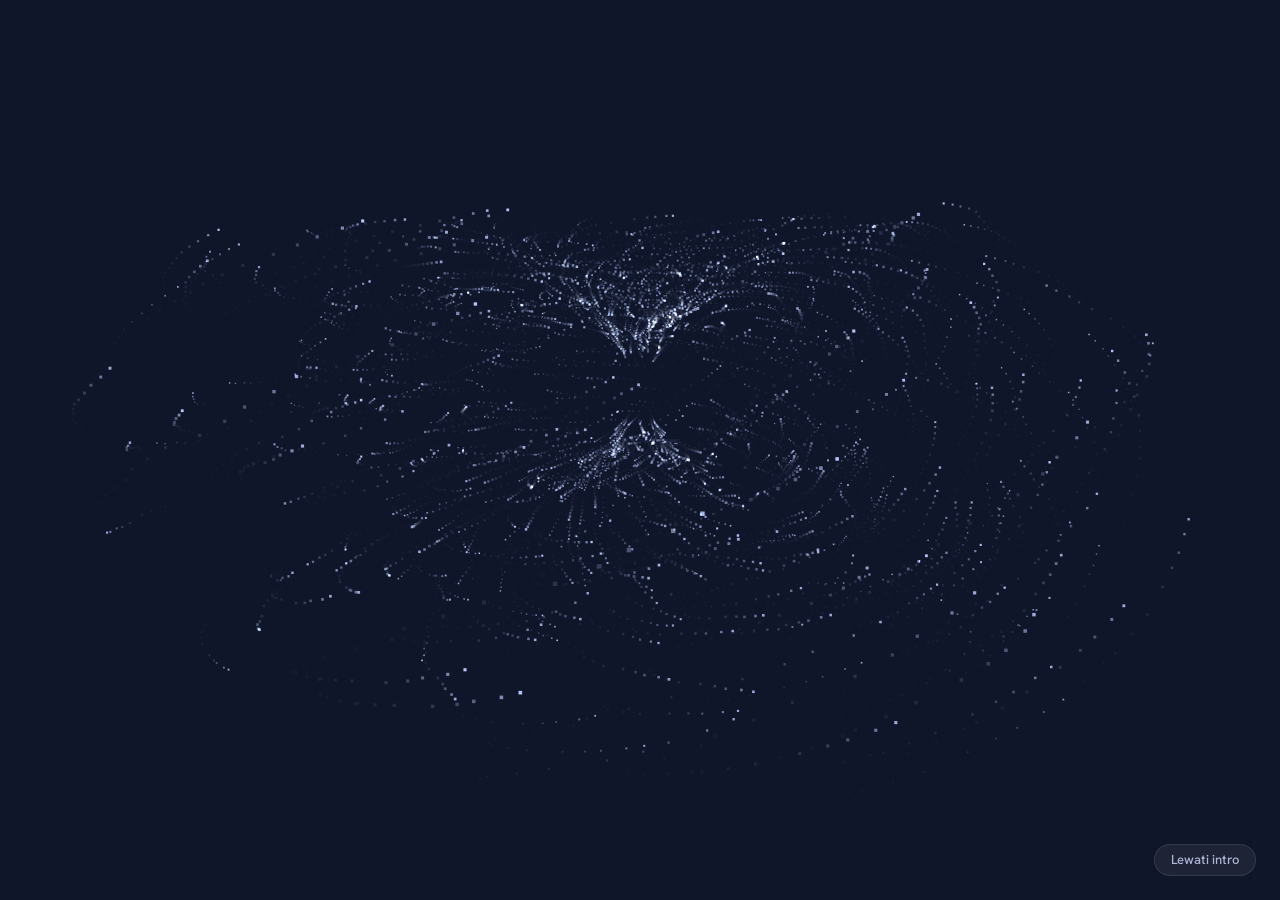
==== index.html @ 774f1d68 "Fluxora: stock sync and order recording for Beckycoo Static web app ready for Vercel: login with rol" ====
<!doctype html>
<html lang="id">
<head>
  <meta charset="utf-8">
  <meta name="viewport" content="width=device-width, initial-scale=1">
  <title>Fluxora — Stok & Pesanan Beckycoo</title>
  <meta name="description" content="Fluxora: sinkronisasi stok Shopee & Tokopedia, pencatatan pesanan, buku kas otomatis, dan forecast produksi untuk Beckycoo.">
  <link rel="icon" href="data:image/svg+xml,%3Csvg xmlns='http://www.w3.org/2000/svg' viewBox='0 0 64 64'%3E%3Crect width='64' height='64' rx='15' fill='%2318213a'/%3E%3Cg fill='none' stroke-linecap='round' stroke-width='4.4'%3E%3Cpath d='M16 52 V27 C16 17.5 22.5 11 32 11 H48' stroke='%23fff'/%3E%3Cpath d='M22 52 V28 C22 21.5 26 17 32.5 17 H48' stroke='%23fff'/%3E%3Cpath d='M28 52 V37 C28 32 31 29 36 29 H42' stroke='%23f2c14e'/%3E%3C/g%3E%3C/svg%3E">
  <link rel="stylesheet" href="css/tokens.css">
  <link rel="stylesheet" href="css/app.css">
</head>
<body class="is-auth">

  <!-- ============================================================ LOGIN -->
  <div class="auth" id="auth">
    <section class="auth-art" aria-hidden="false">
      <div class="brand">
        <span class="brand-mark" data-logo></span>
        <div><div class="brand-word">fluxora</div><div class="brand-for">untuk Beckycoo</div></div>
      </div>

      <!-- One orchestrated moment: a sale on Shopee ticks the master tag and the Tokopedia tag together. -->
      <div class="tag-scene" id="tag-scene" role="img" aria-label="Ilustrasi: satu label stok terhubung ke Shopee dan Tokopedia; saat terjual di Shopee, ketiganya berubah dari 14 menjadi 13.">
        <svg viewBox="0 0 520 300" aria-hidden="true">
          <defs>
            <pattern id="hatch" width="4" height="4" patternUnits="userSpaceOnUse" patternTransform="rotate(45)"><rect width="2" height="4" fill="rgb(255 255 255 / .18)"/></pattern>
          </defs>
          <!-- threads -->
          <path class="thread" d="M200 128 C 260 128, 270 62, 340 62" fill="none" style="stroke:var(--color-accent)" stroke-width="1.6"/>
          <path class="thread" d="M200 172 C 260 172, 270 238, 340 238" fill="none" style="stroke:var(--color-accent)" stroke-width="1.6"/>
          <!-- master hang tag -->
          <g transform="translate(20 40)">
            <path d="M28 0 H180 V220 H0 V28 Z" style="fill:var(--color-surface-raised)"/>
            <circle cx="30" cy="30" r="7" style="fill:var(--color-surface-inverse)"/><circle cx="30" cy="30" r="3" style="fill:var(--color-accent)"/>
            <text x="20" y="72" font-size="12" font-weight="600" style="fill:var(--color-text-secondary)">Kaos Oversize Sunday</text>
            <text x="20" y="90" font-size="12" style="fill:var(--color-text-tertiary)">Hitam, ukuran M</text>
            <text x="20" y="128" font-size="12" style="fill:var(--color-text-tertiary)">Stok gudang</text>
            <g class="n" font-size="56" font-weight="800" style="fill:var(--color-text-primary)">
              <text x="18" y="186" id="ms-a">14</text>
              <text x="18" y="186" id="ms-b" opacity="0">13</text>
            </g>
            <rect x="20" y="200" width="140" height="1" style="fill:var(--color-border-subtle)"/>
          </g>
          <!-- channel tags -->
          <g transform="translate(340 22)">
            <rect width="160" height="80" rx="10" style="fill:var(--color-surface-inverse-raised)"/>
            <circle cx="20" cy="22" r="5" style="fill:var(--color-channel-shopee)"/>
            <text x="32" y="26" font-size="12" font-weight="600" style="fill:var(--color-surface-raised)">Shopee</text>
            <g class="n" font-size="30" font-weight="700" style="fill:var(--color-surface-raised)"><text x="18" y="64" id="sp-a">14</text><text x="18" y="64" id="sp-b" opacity="0">13</text></g>
            <text x="148" y="64" font-size="11" style="fill:var(--color-text-on-inverse-muted)" text-anchor="end" id="sp-note">listing</text>
          </g>
          <g transform="translate(340 198)">
            <rect width="160" height="80" rx="10" style="fill:var(--color-surface-inverse-raised)"/>
            <rect x="15" y="17" width="9" height="9" style="fill:var(--color-channel-tokopedia)" transform="rotate(45 19.5 21.5)"/>
            <text x="32" y="26" font-size="12" font-weight="600" style="fill:var(--color-surface-raised)">Tokopedia</text>
            <g class="n" font-size="30" font-weight="700" style="fill:var(--color-surface-raised)"><text x="18" y="64" id="tk-a">14</text><text x="18" y="64" id="tk-b" opacity="0">13</text></g>
            <text x="148" y="64" font-size="11" style="fill:var(--color-text-on-inverse-muted)" text-anchor="end">listing</text>
          </g>
        </svg>
      </div>

      <h2>Satu angka stok untuk Shopee dan Tokopedia.</h2>
      <p>Pesanan, stok per ukuran, buku kas, dan rencana produksi ke maklon tercatat sekali dan langsung saling terhubung.</p>
    </section>

    <section class="auth-form-wrap">
      <form class="auth-form" id="login-form" novalidate>
        <div>
          <h1>Masuk ke Fluxora</h1>
          <p class="lead">Gunakan akun tim Beckycoo Anda.</p>
        </div>
        <div class="auth-error" id="login-error" role="alert" hidden></div>
        <label class="field field-lg" id="f-email">
          <span>Email</span>
          <input id="login-email" type="email" autocomplete="username" placeholder="nama@beckycoo.id" required>
        </label>
        <label class="field field-lg" id="f-pass">
          <span>Kata sandi</span>
          <span class="pw-wrap">
            <input id="login-pass" type="password" autocomplete="current-password" required>
            <button type="button" class="pw-toggle" id="pw-toggle" aria-label="Tampilkan kata sandi" aria-pressed="false">Lihat</button>
          </span>
        </label>
        <div class="auth-row">
          <label class="check"><input type="checkbox" id="login-remember" checked> Tetap masuk di perangkat ini</label>
        </div>
        <button class="btn primary lg block" type="submit" id="login-go">Masuk</button>

        <div class="demo">
          <div class="demo-h">Akun demo, kata sandi <b>beckycoo</b>. Pilih untuk mengisi otomatis.</div>
          <div class="demo-list" id="demo-list"></div>
        </div>
        <a class="auth-about" href="about.html">Tentang Fluxora dan tim pembuatnya</a>
      </form>
    </section>
  </div>

  <!-- ============================================================== APP -->
  <div class="app">
    <aside class="rail">
      <div class="brand">
        <span class="brand-mark" data-logo></span>
        <div><div class="brand-word">fluxora</div><div class="brand-for">Beckycoo</div></div>
      </div>
      <nav class="nav" aria-label="Menu utama"></nav>
      <div class="rail-foot"></div>
    </aside>

    <div class="main">
      <header class="top">
        <div class="top-title"></div>
        <div class="spacer"></div>
        <div class="sim" role="group" aria-label="Simulasi pesanan marketplace">
          <span class="lbl">Simulasi</span>
          <button data-sim="shopee" title="Kirim satu pesanan dari Shopee"><span class="sw shopee"></span>Pesanan Shopee</button>
          <button data-sim="tokopedia" title="Kirim satu pesanan dari Tokopedia"><span class="sw tokopedia"></span>Pesanan Tokopedia</button>
          <button data-sim="race" title="Dua pembeli di dua marketplace membeli unit terakhir bersamaan">Rebutan stok</button>
          <button data-sim="live" title="Pesanan masuk otomatis setiap 5 detik">Live</button>
        </div>
        <button class="bell" aria-label="Perlu perhatian">
          <svg width="18" height="18" viewBox="0 0 24 24" fill="none" stroke="currentColor" stroke-width="1.8" stroke-linecap="round" stroke-linejoin="round" aria-hidden="true"><path d="M6 8a6 6 0 0 1 12 0c0 7 3 8 3 8H3s3-1 3-8"/><path d="M10 20a2 2 0 0 0 4 0"/></svg>
          <span class="badge" hidden>0</span>
        </button>
      </header>
      <main class="view" id="view"></main>
    </div>
  </div>

  <script src="js/util.js"></script>
  <script src="js/seed.js"></script>
  <script src="js/store.js"></script>
  <script src="js/forecast.js"></script>
  <script src="js/ui.js"></script>
  <script src="js/views/ringkasan.js"></script>
  <script src="js/views/stok.js"></script>
  <script src="js/views/pesanan.js"></script>
  <script src="js/views/masuk.js"></script>
  <script src="js/views/keuangan.js"></script>
  <script src="js/views/forecast.js"></script>
  <script src="js/views/lainnya.js"></script>
  <script src="js/views/panduan.js"></script>
  <script src="js/intro.js"></script>
  <script src="js/auth.js"></script>
  <script src="js/tour.js"></script>
  <script src="js/arrivals.js"></script>
  <script src="js/app.js"></script>
</body>
</html>
---- css/tokens.css ----
/* ==========================================================================
   Fluxora design tokens
   Three tiers (W3C Design Tokens naming, CSS custom properties):
     1. Reference  --ref-*   raw palette and scales. Never used in components.
     2. Semantic   --color-*, --space-*, --radius-*, --motion-* ...
                   purpose-mapped; this is what components read.
     3. Component  --button-*, --input-*, --cell-* ...
                   only where a component needs its own knob.
   Source of truth for tooling: tokens.json (same names, same values).
   ========================================================================== */

@font-face { font-family: 'Hanken Grotesk'; font-weight: 400; font-display: swap; src: url('../fonts/hanken-grotesk-latin-400-normal.woff2') format('woff2'); }
@font-face { font-family: 'Hanken Grotesk'; font-weight: 500; font-display: swap; src: url('../fonts/hanken-grotesk-latin-500-normal.woff2') format('woff2'); }
@font-face { font-family: 'Hanken Grotesk'; font-weight: 600; font-display: swap; src: url('../fonts/hanken-grotesk-latin-600-normal.woff2') format('woff2'); }
@font-face { font-family: 'Hanken Grotesk'; font-weight: 700; font-display: swap; src: url('../fonts/hanken-grotesk-latin-700-normal.woff2') format('woff2'); }
@font-face { font-family: 'Hanken Grotesk'; font-weight: 800; font-display: swap; src: url('../fonts/hanken-grotesk-latin-800-normal.woff2') format('woff2'); }

:root {
  /* ---------------------------------------------------------------- 1. REFERENCE */
  /* Denim — the brand neutral-dark. Beckycoo is a clothing label; indigo denim is the cloth. */
  --ref-denim-950: #10172a;
  --ref-denim-900: #18213a;
  --ref-denim-800: #24305a;
  --ref-denim-700: #2f3e72;
  --ref-denim-600: #3a4e8c;
  --ref-denim-500: #3d5bd9; /* focus blue: brighter than the cloth so focus is never mistaken for selection */
  --ref-denim-300: #aeb8d6;
  --ref-denim-200: #cfd6ea;
  --ref-denim-100: #e4e9f5;
  --ref-denim-50:  #f1f4fb;

  /* Slate — cool neutrals with a hint of the denim hue */
  --ref-slate-0:   #ffffff;
  --ref-slate-25:  #fafbfc;
  --ref-slate-50:  #f3f5f8;
  --ref-slate-100: #eaedf2;
  --ref-slate-200: #dfe3ea;
  --ref-slate-300: #c7cdd8;
  --ref-slate-400: #868ea0;
  --ref-slate-500: #687083;
  --ref-slate-600: #4e5668;
  --ref-slate-800: #262b38;
  --ref-slate-900: #171b26;

  /* Thread — hang-tag yellow. Used in exactly three places: brand mark, active nav marker, login tag. */
  --ref-thread-400: #f2c14e;
  --ref-thread-600: #c99419;

  --ref-red-50:  #fcedeb;  --ref-red-100: #f7d4cf;  --ref-red-600: #b4312a;  --ref-red-700: #962620;
  --ref-amber-50: #fcf3dc; --ref-amber-100: #f6e1a6; --ref-amber-700: #855400;
  --ref-green-50: #e6f4ec; --ref-green-100: #c7e6d4; --ref-green-700: #1b6a45;

  /* Marketplace identity (validated pair: CVD ΔE 7.9 → requires secondary encoding, see spec) */
  --ref-shopee-500: #d9532a;   --ref-shopee-700: #c2471f;
  --ref-tokopedia-500: #178f4f; --ref-tokopedia-700: #127a43;

  /* Scales */
  --ref-size-1: 4px;  --ref-size-2: 8px;  --ref-size-3: 12px; --ref-size-4: 16px;
  --ref-size-5: 20px; --ref-size-6: 24px; --ref-size-8: 32px; --ref-size-10: 40px;
  --ref-size-12: 48px; --ref-size-16: 64px;

  /* ---------------------------------------------------------------- 2. SEMANTIC */
  /* Surface */
  --color-surface-canvas:   var(--ref-slate-50);   /* app background */
  --color-surface-raised:   var(--ref-slate-0);    /* panels, cards, inputs */
  --color-surface-sunken:   var(--ref-slate-100);  /* table head, disabled inputs, wells */
  --color-surface-hover:    var(--ref-slate-25);
  --color-surface-selected: var(--ref-denim-50);
  --color-surface-inverse:  var(--ref-denim-900);  /* sidebar, toasts, tooltips */
  --color-surface-inverse-raised: var(--ref-denim-800);
  --color-surface-scrim:    rgb(16 23 42 / 0.38);

  /* Text */
  --color-text-primary:    var(--ref-slate-900);
  --color-text-secondary:  var(--ref-slate-600);
  --color-text-tertiary:   var(--ref-slate-500);   /* ≥ 4.5:1 on canvas and raised */
  --color-text-disabled:   var(--ref-slate-400);
  --color-text-link:       var(--ref-denim-600);
  --color-text-on-action:  var(--ref-slate-0);
  --color-text-on-inverse: var(--ref-slate-0);
  --color-text-on-inverse-muted: var(--ref-denim-300);

  /* Border */
  --color-border-subtle:  var(--ref-slate-200);   /* dividers inside panels */
  --color-border-default: var(--ref-slate-300);   /* panel edges, secondary buttons */
  --color-border-strong:  var(--ref-slate-400);   /* input edges (≥ 3:1) */
  --color-border-focus:   var(--ref-denim-500);
  --color-border-inverse: rgb(255 255 255 / 0.1);

  /* Action / accent */
  --color-action-primary:         var(--ref-denim-800);
  --color-action-primary-hover:   var(--ref-denim-700);
  --color-action-primary-active:  var(--ref-denim-950);
  --color-action-secondary:       var(--ref-slate-0);
  --color-action-secondary-hover: var(--ref-slate-50);
  --color-action-secondary-active:var(--ref-slate-100);
  --color-action-danger:          var(--ref-red-600);
  --color-action-danger-hover:    var(--ref-red-700);
  --color-accent:                 var(--ref-thread-400);

  /* Status — reserved for state; always paired with icon or text, never colour alone */
  --color-status-critical:    var(--ref-red-600);
  --color-status-critical-bg: var(--ref-red-50);
  --color-status-critical-border: var(--ref-red-100);
  --color-status-warning:     var(--ref-amber-700);
  --color-status-warning-bg:  var(--ref-amber-50);
  --color-status-warning-border: var(--ref-amber-100);
  --color-status-success:     var(--ref-green-700);
  --color-status-success-bg:  var(--ref-green-50);
  --color-status-success-border: var(--ref-green-100);
  --color-status-info:        var(--ref-denim-600);
  --color-status-info-bg:     var(--ref-denim-50);
  --color-status-neutral:     var(--ref-slate-600);
  --color-status-neutral-bg:  var(--ref-slate-100);

  /* Channel (data identity, not status) */
  --color-channel-shopee:         var(--ref-shopee-500);
  --color-channel-shopee-text:    var(--ref-shopee-700);
  --color-channel-tokopedia:      var(--ref-tokopedia-500);
  --color-channel-tokopedia-text: var(--ref-tokopedia-700);

  /* Typography */
  --font-family-base: 'Hanken Grotesk', ui-sans-serif, system-ui, -apple-system, 'Segoe UI', sans-serif;
  --font-weight-regular: 400;
  --font-weight-medium: 500;
  --font-weight-semibold: 600;
  --font-weight-bold: 700;
  --font-weight-display: 800;
  /* size / line-height pairs (1.25 ratio above body, compact below) */
  --font-size-caption: 12px;  --line-height-caption: 16px;
  --font-size-small: 13px;    --line-height-small: 18px;
  --font-size-body: 14px;     --line-height-body: 20px;
  --font-size-title-sm: 16px; --line-height-title-sm: 22px;
  --font-size-title: 20px;    --line-height-title: 26px;
  --font-size-heading: 24px;  --line-height-heading: 30px;
  --font-size-metric: 28px;   --line-height-metric: 32px;
  --font-size-display: 44px;  --line-height-display: 46px;
  --letter-spacing-tight: -0.02em;
  --letter-spacing-normal: 0;

  /* Space (4px base) */
  --space-0: 0;
  --space-1: var(--ref-size-1);   /* 4  hairline gaps, icon-label */
  --space-2: var(--ref-size-2);   /* 8  inside compact controls */
  --space-3: var(--ref-size-3);   /* 12 table cell x, list gaps */
  --space-4: var(--ref-size-4);   /* 16 panel padding (compact), form gaps */
  --space-5: var(--ref-size-5);   /* 20 panel padding */
  --space-6: var(--ref-size-6);   /* 24 between panels */
  --space-8: var(--ref-size-8);   /* 32 page gutters (desktop) */
  --space-10: var(--ref-size-10);
  --space-12: var(--ref-size-12); /* 48 section breaks, login */
  --space-16: var(--ref-size-16);

  /* Radius — hierarchy by size: the bigger the object, the rounder */
  --radius-xs: 4px;    /* tags, badges, matrix cells */
  --radius-sm: 6px;    /* checkboxes, segmented items */
  --radius-md: 8px;    /* buttons, inputs */
  --radius-lg: 12px;   /* panels */
  --radius-xl: 16px;   /* drawer, login card */
  --radius-pill: 999px;

  /* Elevation — tinted with denim, never pure black */
  --elevation-0: none;
  --elevation-1: 0 1px 2px rgb(16 23 42 / 0.05);
  --elevation-2: 0 10px 28px -8px rgb(16 23 42 / 0.22), 0 2px 6px rgb(16 23 42 / 0.06);
  --elevation-3: -24px 0 56px -16px rgb(16 23 42 / 0.28);
  --focus-ring: 0 0 0 2px var(--color-surface-raised), 0 0 0 4px var(--color-border-focus);

  /* Motion — color/opacity/transform only; layout never animates */
  --motion-duration-instant: 80ms;   /* press feedback */
  --motion-duration-fast: 120ms;     /* hover, color changes */
  --motion-duration-base: 180ms;     /* toast, fade */
  --motion-duration-slow: 260ms;     /* drawer, page-level */
  --motion-duration-emphasis: 1200ms;/* stock-change highlight */
  --motion-ease-standard: cubic-bezier(0.2, 0, 0, 1);
  --motion-ease-enter: cubic-bezier(0, 0, 0.2, 1);
  --motion-ease-exit: cubic-bezier(0.4, 0, 1, 1);

  /* Layout */
  --layout-sidebar-width: 248px;
  --layout-topbar-height: 72px;
  --layout-content-max: 1360px;
  --layout-drawer-width: 560px;
  /* Breakpoints (documented; CSS media queries cannot read custom properties)
     --bp-sm: 640px   phone → large phone
     --bp-md: 860px   sidebar collapses into a top bar
     --bp-lg: 1180px  two-column grids stack
     --bp-xl: 1440px  content reaches max width */
  --z-sticky: 20;
  --z-drawer: 50;
  --z-toast: 60;

  /* ---------------------------------------------------------------- 3. COMPONENT */
  --button-height-sm: 32px;
  --button-height-md: 36px;
  --button-height-lg: 44px;
  --button-radius: var(--radius-md);
  --input-height: 36px;
  --input-height-lg: 44px;
  --input-radius: var(--radius-md);
  --input-border: var(--color-border-strong);
  --panel-radius: var(--radius-lg);
  --panel-padding: var(--space-5);
  --table-cell-pad-y: var(--space-3);
  --table-cell-pad-x: var(--space-3);
  --cell-size-width: 76px;            /* size-matrix cell */
  --cell-stitch: 1px dashed currentColor;
  --nav-item-height: 40px;
  --toast-width: 440px;
}

@media (prefers-reduced-motion: reduce) {
  :root {
    --motion-duration-instant: 0ms;
    --motion-duration-fast: 0ms;
    --motion-duration-base: 0ms;
    --motion-duration-slow: 0ms;
    --motion-duration-emphasis: 0ms;
  }
}
---- css/app.css ----
/* ==========================================================================
   Fluxora — components and layout.
   Reads semantic/component tokens from tokens.css only. No raw colours here.
   Every interactive pseudo-state also has an .is-* class (is-hover, is-active,
   is-focus, is-error, is-loading) so the style guide can show states statically.
   ========================================================================== */

* { box-sizing: border-box; }
html, body { margin: 0; min-height: 100%; }
body {
  background: var(--color-surface-canvas);
  color: var(--color-text-primary);
  font-family: var(--font-family-base);
  font-size: var(--font-size-body);
  line-height: var(--line-height-body);
  font-variant-numeric: tabular-nums;
  -webkit-font-smoothing: antialiased;
}
button, input, select, textarea { font: inherit; color: inherit; }
a { color: var(--color-text-link); }
h1, h2, h3 { margin: 0; }
[hidden] { display: none !important; }
.muted { color: var(--color-text-tertiary); }
.ink2 { color: var(--color-text-secondary); }
.num { font-variant-numeric: tabular-nums; }
.mono { font-variant-numeric: tabular-nums; letter-spacing: 0.01em; }
.right, .r { text-align: right; }
.nowrap { white-space: nowrap; }
.sr-only { position: absolute; width: 1px; height: 1px; overflow: hidden; clip: rect(0 0 0 0); white-space: nowrap; }
.lbl { font-size: var(--font-size-small); line-height: var(--line-height-small); font-weight: var(--font-weight-medium); color: var(--color-text-secondary); }
:focus-visible { outline: none; box-shadow: var(--focus-ring); }

/* ------------------------------------------------------------------- shell */
.app {
  display: grid; grid-template-columns: var(--layout-sidebar-width) minmax(0, 1fr); min-height: 100vh;
  /* paints the sidebar column full-height even when the page scrolls past the sticky rail */
  background: linear-gradient(to right, var(--color-surface-inverse) var(--layout-sidebar-width), transparent 0);
}
body.is-auth .app { display: none; }

.rail {
  position: sticky; top: 0; height: 100vh;
  display: flex; flex-direction: column;
  background: var(--color-surface-inverse);
  color: var(--color-text-on-inverse);
}
.brand { display: flex; align-items: center; gap: var(--space-3); padding: var(--space-6) var(--space-5) var(--space-5); }
.brand-mark { flex: none; }
.brand-word { font-size: var(--font-size-title); line-height: 1; font-weight: var(--font-weight-display); letter-spacing: var(--letter-spacing-tight); }
.brand-for { font-size: var(--font-size-caption); line-height: var(--line-height-caption); color: var(--color-text-on-inverse-muted); margin-top: 2px; }

.nav { flex: 1; overflow: auto; padding: var(--space-2) var(--space-3); display: grid; align-content: start; gap: 2px; }
.nav a {
  position: relative; display: flex; align-items: center; gap: var(--space-3);
  height: var(--nav-item-height); padding: 0 var(--space-3);
  border-radius: var(--radius-md);
  color: var(--color-text-on-inverse-muted); text-decoration: none; font-weight: var(--font-weight-medium);
  transition: background-color var(--motion-duration-fast) var(--motion-ease-standard), color var(--motion-duration-fast) var(--motion-ease-standard);
}
.nav a svg { flex: none; opacity: 0.85; }
.nav a:hover, .nav a.is-hover { background: var(--color-surface-inverse-raised); color: var(--color-text-on-inverse); }
.nav a.on { background: var(--color-surface-inverse-raised); color: var(--color-text-on-inverse); }
.nav a.on::before { content: ''; position: absolute; left: calc(-1 * var(--space-3)); top: 10px; bottom: 10px; width: 3px; border-radius: 0 3px 3px 0; background: var(--color-accent); }
.nav a .cnt { margin-left: auto; min-width: 22px; height: 20px; padding: 0 6px; border-radius: var(--radius-pill); background: rgb(255 255 255 / 0.12); color: var(--color-text-on-inverse); font-size: var(--font-size-caption); font-weight: var(--font-weight-semibold); display: inline-grid; place-items: center; }
.nav a .cnt.crit { background: var(--color-status-critical); }

.rail-foot { padding: var(--space-4) var(--space-3) var(--space-5); display: grid; gap: var(--space-4); border-top: 1px solid var(--color-border-inverse); }
.sync-state { display: grid; gap: var(--space-2); padding: 0 var(--space-3); }
.sync-title { font-size: var(--font-size-caption); color: var(--color-text-on-inverse-muted); }
.sync-row { display: grid; grid-template-columns: 8px 1fr auto; gap: var(--space-2); align-items: center; font-size: var(--font-size-small); }
.sync-row .dot { width: 8px; height: 8px; border-radius: 50%; }
.sync-row .dot.shopee { background: var(--color-channel-shopee); color: var(--color-channel-shopee); }
.sync-row .dot.tokopedia { background: var(--color-channel-tokopedia); color: var(--color-channel-tokopedia); }
.sync-row .t { font-size: var(--font-size-caption); color: var(--color-text-on-inverse-muted); }
.pulse { animation: pulse var(--motion-duration-slow) var(--motion-ease-enter) 2; }
@keyframes pulse { 50% { transform: scale(1.8); opacity: 0.6; } }

.user-card { display: grid; grid-template-columns: 36px 1fr auto; gap: var(--space-3); align-items: center; padding: var(--space-2) var(--space-3); border-radius: var(--radius-md); background: var(--color-surface-inverse-raised); }
.avatar { width: 36px; height: 36px; border-radius: 50%; display: grid; place-items: center; background: var(--color-accent); color: var(--ref-denim-950); font-weight: var(--font-weight-bold); font-size: var(--font-size-small); }
.user-card .nm { font-weight: var(--font-weight-semibold); font-size: var(--font-size-small); line-height: var(--line-height-small); }
.user-card .rl { font-size: var(--font-size-caption); color: var(--color-text-on-inverse-muted); }
.icon-btn-inverse { width: 32px; height: 32px; border: 0; border-radius: var(--radius-md); background: transparent; color: var(--color-text-on-inverse-muted); cursor: pointer; display: grid; place-items: center; transition: background-color var(--motion-duration-fast) var(--motion-ease-standard), color var(--motion-duration-fast); }
.icon-btn-inverse:hover { background: rgb(255 255 255 / 0.08); color: var(--color-text-on-inverse); }

.main { min-width: 0; display: flex; flex-direction: column; }
.top {
  position: sticky; top: 0; z-index: var(--z-sticky);
  display: flex; align-items: center; gap: var(--space-4);
  min-height: var(--layout-topbar-height); padding: var(--space-3) var(--space-8);
  background: rgb(243 245 248 / 0.92); backdrop-filter: blur(8px);
  border-bottom: 1px solid var(--color-border-subtle);
}
.top h1 { font-size: var(--font-size-heading); line-height: var(--line-height-heading); font-weight: var(--font-weight-bold); letter-spacing: var(--letter-spacing-tight); }
.top .sub { color: var(--color-text-secondary); font-size: var(--font-size-small); line-height: var(--line-height-small); margin-top: 2px; }
.top .spacer { flex: 1; }
.top-title { min-width: 0; }

.sim { display: flex; align-items: center; gap: var(--space-1); padding: var(--space-1); border-radius: var(--radius-md); background: var(--color-surface-raised); border: 1px solid var(--color-border-default); }
.sim .lbl { padding: 0 var(--space-2); color: var(--color-text-tertiary); font-size: var(--font-size-caption); }
.sim button { height: 28px; border: 0; border-radius: var(--radius-sm); background: transparent; padding: 0 var(--space-3); cursor: pointer; font-weight: var(--font-weight-medium); font-size: var(--font-size-small); display: inline-flex; align-items: center; gap: var(--space-2); transition: background-color var(--motion-duration-fast) var(--motion-ease-standard), transform var(--motion-duration-instant); }
.sim button:hover { background: var(--color-surface-sunken); }
.sim button:active { transform: translateY(1px); }
.sim button.live-on { background: var(--color-action-primary); color: var(--color-text-on-action); }
.sim .sw { width: 8px; height: 8px; border-radius: 50%; display: inline-block; }
.sim .sw.shopee { background: var(--color-channel-shopee); }
.sim .sw.tokopedia { background: var(--color-channel-tokopedia); }

.bell { position: relative; width: var(--button-height-md); height: var(--button-height-md); border: 1px solid var(--color-border-default); border-radius: var(--radius-md); background: var(--color-surface-raised); cursor: pointer; display: grid; place-items: center; color: var(--color-text-secondary); transition: background-color var(--motion-duration-fast); }
.bell:hover { background: var(--color-action-secondary-hover); color: var(--color-text-primary); }
.bell .badge { position: absolute; top: -6px; right: -6px; min-width: 18px; height: 18px; padding: 0 5px; border-radius: var(--radius-pill); background: var(--color-status-critical); color: var(--color-text-on-action); font-size: 11px; line-height: 18px; font-weight: var(--font-weight-semibold); text-align: center; box-shadow: 0 0 0 2px var(--color-surface-canvas); }

.view { width: 100%; max-width: var(--layout-content-max); padding: var(--space-6) var(--space-8) var(--space-16); display: grid; gap: var(--space-6); align-content: start; }
.view-enter { animation: viewIn var(--motion-duration-base) var(--motion-ease-enter); }
@keyframes viewIn { from { opacity: 0; transform: translateY(4px); } }
.readonly-bar { display: flex; gap: var(--space-3); align-items: center; padding: var(--space-3) var(--space-4); border-radius: var(--radius-md); background: var(--color-status-info-bg); color: var(--color-status-info); font-size: var(--font-size-small); }
.readonly-bar b { font-weight: var(--font-weight-semibold); }

/* ------------------------------------------------------------------ panels */
.panel { background: var(--color-surface-raised); border: 1px solid var(--color-border-subtle); border-radius: var(--panel-radius); box-shadow: var(--elevation-1); overflow: hidden; }
.panel-h { display: flex; align-items: center; gap: var(--space-3); padding: var(--space-4) var(--panel-padding); border-bottom: 1px solid var(--color-border-subtle); min-height: 56px; flex-wrap: wrap; }
.panel-h h2 { font-size: var(--font-size-title-sm); line-height: var(--line-height-title-sm); font-weight: var(--font-weight-semibold); }
.panel-h .meta { color: var(--color-text-tertiary); font-size: var(--font-size-small); }
.panel-h .spacer { flex: 1; }
.panel-b { padding: var(--panel-padding); }
.panel-b.flush { padding: 0; }

.grid { display: grid; gap: var(--space-6); }
.g-2 { grid-template-columns: 1fr 1fr; }
.g-3-1 { grid-template-columns: minmax(0, 2fr) minmax(320px, 1fr); }

/* KPI strip: a single surface split into cells, not five floating cards */
.kpis { display: grid; grid-template-columns: repeat(5, minmax(0, 1fr)); background: var(--color-surface-raised); border: 1px solid var(--color-border-subtle); border-radius: var(--panel-radius); box-shadow: var(--elevation-1); }
.kpi { padding: var(--space-4) var(--space-5) var(--space-5); border-left: 1px solid var(--color-border-subtle); min-width: 0; }
.kpi:first-child { border-left: 0; }
.kpi .lbl { color: var(--color-text-secondary); }
.kpi .v { font-size: var(--font-size-metric); line-height: var(--line-height-metric); font-weight: var(--font-weight-bold); letter-spacing: var(--letter-spacing-tight); margin-top: var(--space-2); white-space: nowrap; overflow: hidden; text-overflow: ellipsis; }
.kpi .d { margin-top: var(--space-1); font-size: var(--font-size-small); color: var(--color-text-tertiary); }
.kpi .d b { font-weight: var(--font-weight-semibold); color: var(--color-text-secondary); }
.kpi.alert .v { color: var(--color-status-critical); }

/* ------------------------------------------------------------------ tables */
table.t { width: 100%; border-collapse: collapse; }
.t th { font-size: var(--font-size-caption); line-height: var(--line-height-caption); font-weight: var(--font-weight-semibold); color: var(--color-text-secondary); text-align: left; padding: var(--space-2) var(--table-cell-pad-x); background: var(--color-surface-sunken); white-space: nowrap; }
.t th.r { text-align: right; }
.t td { padding: var(--table-cell-pad-y) var(--table-cell-pad-x); border-top: 1px solid var(--color-border-subtle); vertical-align: middle; }
.t tbody tr:first-child td { border-top: 0; }
.t tbody tr.row-link { cursor: pointer; transition: background-color var(--motion-duration-fast) var(--motion-ease-standard); }
.t tbody tr.row-link:hover td, .t tbody tr.is-hover td { background: var(--color-surface-hover); }
.t tbody tr.is-selected td { background: var(--color-surface-selected); }
.t tfoot td { border-top: 1px solid var(--color-border-default); font-weight: var(--font-weight-semibold); background: var(--color-surface-hover); }

/* Size matrix — the one signature element: each cell is a woven size label */
.matrix td.cell { width: var(--cell-size-width); text-align: center; padding: var(--space-2) var(--space-1); }
.matrix th.c { text-align: center; }
.cell .q {
  position: relative; display: grid; place-items: center;
  height: 44px; margin: 0 auto; max-width: 60px;
  border-radius: var(--radius-xs);
  font-size: var(--font-size-title-sm); font-weight: var(--font-weight-semibold);
  background: var(--color-surface-hover); color: var(--color-text-primary);
}
.cell .q::after { content: ''; position: absolute; inset: 3px; border: var(--cell-stitch); border-radius: 2px; opacity: 0.14; pointer-events: none; }
.cell.plain .q { background: none; height: auto; padding: var(--space-2) 0; }
.cell.plain .q::after { display: none; }
.cell.lo .q { background: var(--color-status-warning-bg); color: var(--color-status-warning); }
.cell.lo .q::after { opacity: 0.5; }
.cell.zero .q { background: var(--color-status-critical-bg); color: var(--color-status-critical); }
.cell.zero .q::after { opacity: 0.6; }
.cell.zero .q::before { content: 'habis'; position: absolute; bottom: 4px; font-size: 9px; line-height: 1; font-weight: var(--font-weight-semibold); letter-spacing: 0.02em; }
.cell.zero .q { padding-bottom: 8px; }
.cell .q-input { width: 60px; height: 44px; padding: 0; border: 1px solid var(--input-border); border-radius: var(--radius-xs); background: var(--color-surface-raised); text-align: center; font-size: var(--font-size-title-sm); font-weight: var(--font-weight-semibold); transition: border-color var(--motion-duration-fast), box-shadow var(--motion-duration-fast); }
.cell .q-input:hover { border-color: var(--color-text-tertiary); }
.cell .q-input:focus { outline: none; border-color: var(--color-border-focus); box-shadow: 0 0 0 3px var(--color-surface-selected); }
.cell.zero .q-input { border-color: var(--color-status-critical); color: var(--color-status-critical); }
.cell.lo .q-input { border-color: var(--color-status-warning); color: var(--color-status-warning); }
.cell .inc { display: inline-block; margin-top: var(--space-1); font-size: 11px; line-height: 14px; font-weight: var(--font-weight-semibold); color: var(--color-status-info); background: var(--color-status-info-bg); padding: 0 5px; border-radius: var(--radius-xs); }
.flash .q { animation: flash var(--motion-duration-emphasis) var(--motion-ease-standard); }
@keyframes flash { 0% { box-shadow: 0 0 0 3px var(--color-accent); } 100% { box-shadow: 0 0 0 3px transparent; } }

.prod { display: flex; align-items: center; gap: var(--space-3); min-width: 0; }
.prod .nm { font-weight: var(--font-weight-semibold); line-height: var(--line-height-small); }
.prod .sku-code { margin-left: var(--space-2); color: var(--color-text-tertiary); letter-spacing: 0.01em; }
.prod .sku { font-size: var(--font-size-caption); line-height: var(--line-height-caption); color: var(--color-text-tertiary); margin-top: 2px; }

.thumb { position: relative; flex: none; width: 40px; height: 48px; border-radius: var(--radius-sm); overflow: hidden; background: var(--color-surface-sunken); display: grid; place-items: center; }
.thumb img { position: relative; z-index: 1; width: 100%; height: 100%; object-fit: cover; display: block; }
.thumb svg { width: 80%; height: 80%; }
.thumb.md { width: 64px; height: 76px; }
.thumb.lg { width: 120px; height: 144px; border-radius: var(--radius-md); }

/* -------------------------------------------------------------------- tags */
.ch { display: inline-flex; align-items: center; gap: 6px; height: 22px; padding: 0 8px 0 6px; border-radius: var(--radius-xs); font-size: var(--font-size-caption); font-weight: var(--font-weight-semibold); white-space: nowrap; background: var(--color-surface-sunken); }
.ch::before { content: ''; width: 8px; height: 8px; border-radius: 50%; background: currentColor; }
.ch.shopee { color: var(--color-channel-shopee-text); }
.ch.tokopedia { color: var(--color-channel-tokopedia-text); }
/* secondary encoding for Tokopedia: square marker instead of a dot */
.ch.tokopedia::before { border-radius: 1px; transform: rotate(45deg) scale(0.85); }
.ch.all { color: var(--color-text-secondary); }

.st { display: inline-flex; align-items: center; gap: var(--space-2); font-size: var(--font-size-small); font-weight: var(--font-weight-medium); white-space: nowrap; color: var(--color-text-primary); }
.st::before { content: ''; width: 8px; height: 8px; border: 1.5px solid currentColor; border-radius: 50%; }
.st.dikemas::before { background: linear-gradient(90deg, currentColor 50%, transparent 50%); }
.st.dikirim { color: var(--color-status-info); }
.st.dikirim::before { background: currentColor; }
.st.selesai { color: var(--color-status-success); }
.st.selesai::before { background: currentColor; border-radius: 2px; }
.st.batal { color: var(--color-text-tertiary); text-decoration: line-through; }

.lvl { display: inline-flex; align-items: center; gap: 6px; height: 22px; padding: 0 8px; border-radius: var(--radius-xs); font-size: var(--font-size-caption); font-weight: var(--font-weight-semibold); white-space: nowrap; }
.lvl svg { flex: none; }
.lvl.critical { background: var(--color-status-critical); color: var(--color-text-on-action); }
.lvl.serious { background: var(--color-status-critical-bg); color: var(--color-status-critical); }
.lvl.warning { background: var(--color-status-warning-bg); color: var(--color-status-warning); }
.lvl.good { background: var(--color-status-success-bg); color: var(--color-status-success); }
.lvl.neutral { background: var(--color-status-neutral-bg); color: var(--color-status-neutral); }
.lvl.info { background: var(--color-status-info-bg); color: var(--color-status-info); }

.deadline { font-size: var(--font-size-small); font-weight: var(--font-weight-medium); white-space: nowrap; }
.deadline.late { color: var(--color-status-critical); font-weight: var(--font-weight-semibold); }
.deadline.soon { color: var(--color-status-warning); font-weight: var(--font-weight-semibold); }

/* ----------------------------------------------------------------- buttons */
.btn {
  display: inline-flex; align-items: center; justify-content: center; gap: var(--space-2);
  height: var(--button-height-md); padding: 0 var(--space-4);
  border: 1px solid var(--color-border-default); border-radius: var(--button-radius);
  background: var(--color-action-secondary); color: var(--color-text-primary);
  font-size: var(--font-size-body); font-weight: var(--font-weight-semibold); white-space: nowrap; text-decoration: none; cursor: pointer;
  transition: background-color var(--motion-duration-fast) var(--motion-ease-standard), border-color var(--motion-duration-fast) var(--motion-ease-standard), transform var(--motion-duration-instant) var(--motion-ease-standard);
}
.btn:hover, .btn.is-hover { background: var(--color-action-secondary-hover); border-color: var(--color-border-strong); }
.btn:active, .btn.is-active { background: var(--color-action-secondary-active); transform: translateY(1px); }
.btn:focus-visible, .btn.is-focus { box-shadow: var(--focus-ring); }
.btn.primary { background: var(--color-action-primary); border-color: var(--color-action-primary); color: var(--color-text-on-action); }
.btn.primary:hover, .btn.primary.is-hover { background: var(--color-action-primary-hover); border-color: var(--color-action-primary-hover); }
.btn.primary:active, .btn.primary.is-active { background: var(--color-action-primary-active); border-color: var(--color-action-primary-active); }
.btn.danger { color: var(--color-action-danger); border-color: var(--color-status-critical-border); }
.btn.danger:hover, .btn.danger.is-hover { background: var(--color-status-critical-bg); border-color: var(--color-action-danger); }
.btn.ghost { background: transparent; border-color: transparent; color: var(--color-text-secondary); }
.btn.ghost:hover, .btn.ghost.is-hover { background: var(--color-surface-sunken); color: var(--color-text-primary); }
.btn.sm { height: var(--button-height-sm); padding: 0 var(--space-3); font-size: var(--font-size-small); }
.btn.lg { height: var(--button-height-lg); padding: 0 var(--space-5); font-size: var(--font-size-title-sm); }
.btn.block { width: 100%; }
.btn[disabled], .btn.is-disabled { opacity: 0.45; cursor: not-allowed; transform: none; pointer-events: none; }
.btn.is-loading { position: relative; color: transparent !important; pointer-events: none; }
.btn.is-loading::after { content: ''; position: absolute; width: 16px; height: 16px; border-radius: 50%; border: 2px solid var(--color-text-on-action); border-right-color: transparent; animation: spin 700ms linear infinite; }
.btn.is-loading:not(.primary)::after { border-color: var(--color-text-primary); border-right-color: transparent; }
@keyframes spin { to { transform: rotate(360deg); } }
.btns { display: flex; gap: var(--space-2); flex-wrap: wrap; }

.tabs { display: flex; gap: var(--space-1); border-bottom: 1px solid var(--color-border-default); }
.tabs button { position: relative; border: 0; background: none; height: 40px; padding: 0 var(--space-3); cursor: pointer; font-weight: var(--font-weight-medium); color: var(--color-text-secondary); display: inline-flex; gap: var(--space-2); align-items: center; border-radius: var(--radius-sm) var(--radius-sm) 0 0; transition: color var(--motion-duration-fast); }
.tabs button:hover { color: var(--color-text-primary); }
.tabs button.on { color: var(--color-text-primary); font-weight: var(--font-weight-semibold); }
.tabs button.on::after { content: ''; position: absolute; left: var(--space-2); right: var(--space-2); bottom: -1px; height: 2px; border-radius: 2px; background: var(--color-action-primary); }
.tabs button .n { min-width: 20px; height: 18px; padding: 0 5px; border-radius: var(--radius-pill); background: var(--color-surface-sunken); font-size: 11px; font-weight: var(--font-weight-semibold); color: var(--color-text-secondary); display: inline-grid; place-items: center; }
.tabs button.on .n { background: var(--color-action-primary); color: var(--color-text-on-action); }

.toolbar { display: flex; gap: var(--space-3); align-items: center; flex-wrap: wrap; }
.toolbar .note { color: var(--color-text-tertiary); font-size: var(--font-size-small); }
.search { height: var(--input-height); padding: 0 var(--space-3); border: 1px solid var(--input-border); border-radius: var(--input-radius); background: var(--color-surface-raised); min-width: 240px; transition: border-color var(--motion-duration-fast); }
.search:hover { border-color: var(--color-text-tertiary); }
.search:focus { outline: none; border-color: var(--color-border-focus); box-shadow: 0 0 0 3px var(--color-surface-selected); }
.seg { display: inline-flex; gap: 2px; padding: 3px; border-radius: var(--radius-md); background: var(--color-surface-sunken); }
.seg button { height: 28px; border: 0; background: none; padding: 0 var(--space-3); cursor: pointer; font-size: var(--font-size-small); font-weight: var(--font-weight-medium); color: var(--color-text-secondary); border-radius: var(--radius-sm); transition: background-color var(--motion-duration-fast), color var(--motion-duration-fast); }
.seg button:hover { color: var(--color-text-primary); }
.seg button.on { background: var(--color-surface-raised); color: var(--color-text-primary); box-shadow: var(--elevation-1); font-weight: var(--font-weight-semibold); }

/* ------------------------------------------------------------------- forms */
.field { display: grid; gap: 6px; align-content: start; }
.field > span:first-child { font-size: var(--font-size-small); line-height: var(--line-height-small); font-weight: var(--font-weight-medium); color: var(--color-text-secondary); }
.field input, .field select, .field textarea, .input {
  height: var(--input-height); padding: 0 var(--space-3); width: 100%;
  border: 1px solid var(--input-border); border-radius: var(--input-radius);
  background: var(--color-surface-raised); color: var(--color-text-primary);
  transition: border-color var(--motion-duration-fast) var(--motion-ease-standard), box-shadow var(--motion-duration-fast) var(--motion-ease-standard);
}
.field textarea { height: auto; padding: var(--space-2) var(--space-3); resize: vertical; }
.field input::placeholder, .field textarea::placeholder { color: var(--color-text-tertiary); }
.field input:hover, .field select:hover, .field textarea:hover, .input.is-hover { border-color: var(--color-text-tertiary); }
.field input:focus, .field select:focus, .field textarea:focus, .input.is-focus { outline: none; border-color: var(--color-border-focus); box-shadow: 0 0 0 3px var(--color-surface-selected); }
.field input:disabled, .field select:disabled, .input:disabled { background: var(--color-surface-sunken); color: var(--color-text-disabled); border-color: var(--color-border-default); cursor: not-allowed; }
.field.is-error input, .field.is-error select, .input.is-error { border-color: var(--color-status-critical); box-shadow: 0 0 0 3px var(--color-status-critical-bg); }
.field .hint { font-size: var(--font-size-caption); line-height: var(--line-height-caption); color: var(--color-text-tertiary); }
.field .err { font-size: var(--font-size-caption); line-height: var(--line-height-caption); color: var(--color-status-critical); font-weight: var(--font-weight-medium); display: flex; gap: 6px; align-items: center; }
.field-lg input { height: var(--input-height-lg); font-size: var(--font-size-title-sm); }
.form-grid { display: grid; gap: var(--space-4); grid-template-columns: 1fr 1fr; }
.form-grid .full { grid-column: 1 / -1; }
.size-inputs { display: grid; grid-template-columns: repeat(4, 1fr); gap: var(--space-2); }
.size-inputs label { display: grid; gap: var(--space-1); }
.size-inputs b { font-size: var(--font-size-small); font-weight: var(--font-weight-semibold); text-align: center; color: var(--color-text-secondary); }
.size-inputs input { height: var(--input-height-lg); text-align: center; font-size: var(--font-size-title-sm); font-weight: var(--font-weight-semibold); padding: 0 var(--space-1); }
.check { display: inline-flex; gap: var(--space-2); align-items: center; font-size: var(--font-size-small); color: var(--color-text-secondary); cursor: pointer; }
.check input { width: 16px; height: 16px; accent-color: var(--color-action-primary); margin: 0; }

/* -------------------------------------------------------- drawer and toast */
.scrim { position: fixed; inset: 0; background: var(--color-surface-scrim); z-index: var(--z-drawer); animation: fade var(--motion-duration-base) var(--motion-ease-enter); }
@keyframes fade { from { opacity: 0; } }
.drawer { position: fixed; top: 0; right: 0; bottom: 0; width: min(var(--layout-drawer-width), 100vw); background: var(--color-surface-canvas); border-radius: var(--radius-xl) 0 0 var(--radius-xl); box-shadow: var(--elevation-3); z-index: calc(var(--z-drawer) + 1); display: flex; flex-direction: column; animation: slide var(--motion-duration-slow) var(--motion-ease-enter); overflow: hidden; }
@keyframes slide { from { transform: translateX(32px); opacity: 0; } }
.drawer-h { display: flex; align-items: flex-start; gap: var(--space-3); padding: var(--space-5) var(--space-6); background: var(--color-surface-raised); border-bottom: 1px solid var(--color-border-subtle); }
.drawer-h h3 { font-size: var(--font-size-title); line-height: var(--line-height-title); font-weight: var(--font-weight-bold); letter-spacing: var(--letter-spacing-tight); }
.drawer-h .spacer { flex: 1; }
.drawer-b { flex: 1; padding: var(--space-5) var(--space-6) var(--space-8); overflow: auto; display: grid; gap: var(--space-5); align-content: start; }
.drawer-f { border-top: 1px solid var(--color-border-subtle); padding: var(--space-4) var(--space-6); display: flex; gap: var(--space-2); justify-content: flex-end; background: var(--color-surface-raised); }
.x { width: 32px; height: 32px; border: 0; border-radius: var(--radius-md); background: none; cursor: pointer; color: var(--color-text-secondary); display: grid; place-items: center; transition: background-color var(--motion-duration-fast); }
.x:hover { background: var(--color-surface-sunken); color: var(--color-text-primary); }

.toast-wrap { position: fixed; bottom: var(--space-5); right: var(--space-5); z-index: var(--z-toast); display: grid; gap: var(--space-2); width: min(var(--toast-width), calc(100vw - 2 * var(--space-5))); }
.toast { background: var(--color-surface-inverse); color: var(--color-text-on-inverse); padding: var(--space-3) var(--space-4); border-radius: var(--radius-md); box-shadow: var(--elevation-2); font-size: var(--font-size-small); line-height: var(--line-height-small); display: grid; gap: 2px; animation: rise var(--motion-duration-base) var(--motion-ease-enter); }
.toast.bad { background: var(--color-status-critical); }
.toast .tk { font-size: var(--font-size-caption); font-weight: var(--font-weight-semibold); color: var(--color-text-on-inverse-muted); }
.toast.bad .tk { color: var(--color-text-on-action); opacity: 0.8; }
.toast.out { animation: sink var(--motion-duration-base) var(--motion-ease-exit) forwards; }
@keyframes rise { from { transform: translateY(8px); opacity: 0; } }
@keyframes sink { to { transform: translateY(4px); opacity: 0; } }

/* ------------------------------------------------------------------- lists */
.list { display: grid; }
.li { display: grid; grid-template-columns: auto 1fr auto; gap: var(--space-3); padding: var(--space-3) var(--panel-padding); border-top: 1px solid var(--color-border-subtle); align-items: start; }
.li:first-child { border-top: 0; }
.li .ttl { font-weight: var(--font-weight-semibold); }
.li .body { font-size: var(--font-size-small); line-height: var(--line-height-small); color: var(--color-text-secondary); margin-top: 2px; }
.li.click { cursor: pointer; transition: background-color var(--motion-duration-fast); }
.li.click:hover { background: var(--color-surface-hover); }
.li.read { opacity: 0.55; }
.li .chev { color: var(--color-text-tertiary); align-self: center; }

.feed { display: grid; }
.feed-i { display: grid; grid-template-columns: 56px 1fr; gap: var(--space-3); padding: var(--space-3) var(--panel-padding); border-top: 1px solid var(--color-border-subtle); font-size: var(--font-size-small); line-height: var(--line-height-small); }
.feed-i:first-child { border-top: 0; }
.feed-i .tm { font-size: var(--font-size-caption); color: var(--color-text-tertiary); }
.feed-i.block { background: var(--color-status-critical-bg); }
.feed-i.new { animation: newRow var(--motion-duration-emphasis) var(--motion-ease-standard); }
@keyframes newRow { from { background: var(--color-surface-selected); } }

.empty { padding: var(--space-8) var(--space-5); text-align: center; color: var(--color-text-tertiary); }

/* ------------------------------------------------------------------ charts */
.chart { position: relative; }
.chart svg { display: block; width: 100%; overflow: visible; }
.chart .gridline { stroke: var(--color-border-subtle); stroke-width: 1; }
.chart .axis { fill: var(--color-text-tertiary); font-size: 11px; font-family: var(--font-family-base); }
.chart .axis-strong { fill: var(--color-text-primary); font-weight: var(--font-weight-semibold); }
.chart .baseline { stroke: var(--color-border-strong); stroke-width: 1; }
.legend { display: flex; gap: var(--space-4); font-size: var(--font-size-small); color: var(--color-text-secondary); align-items: center; }
.legend i { display: inline-block; width: 10px; height: 10px; border-radius: 2px; margin-right: 6px; vertical-align: -1px; }
.legend i.shopee { background: var(--color-channel-shopee); }
.legend i.tokopedia { background: repeating-linear-gradient(45deg, var(--color-channel-tokopedia) 0 2px, var(--ref-tokopedia-700) 2px 3px); }
.legend i.ink { background: var(--color-text-primary); }
.legend i.dash { height: 0; width: 16px; border-top: 2px dashed var(--color-action-primary); border-radius: 0; vertical-align: 3px; }
.tip { position: absolute; pointer-events: none; background: var(--color-surface-inverse); color: var(--color-text-on-inverse); padding: var(--space-2) var(--space-3); border-radius: var(--radius-md); box-shadow: var(--elevation-2); font-size: var(--font-size-caption); line-height: 18px; white-space: nowrap; z-index: 5; min-width: 168px; }
.tip b { font-weight: var(--font-weight-semibold); }
.tip .row { display: flex; gap: var(--space-5); justify-content: space-between; }
.tip .row .num, .tip .row span:last-child { font-weight: var(--font-weight-semibold); }
.tip .sw { display: inline-block; width: 8px; height: 8px; border-radius: 2px; margin-right: 5px; }

/* -------------------------------------------------------------------- misc */
.dl { display: grid; grid-template-columns: auto 1fr; gap: var(--space-2) var(--space-5); font-size: var(--font-size-small); margin: 0; }
.dl dt { color: var(--color-text-tertiary); }
.dl dd { margin: 0; font-weight: var(--font-weight-medium); }
.check-row { display: grid; grid-template-columns: 24px 1fr auto; gap: var(--space-3); padding: var(--space-3) var(--panel-padding); border-top: 1px solid var(--color-border-subtle); align-items: start; }
.check-row:first-of-type { border-top: 0; }
.tick { width: 22px; height: 22px; border-radius: 50%; display: grid; place-items: center; color: var(--color-text-on-action); }
.tick.ok { background: var(--color-status-success); }
.tick.bad { background: var(--color-status-critical); }
.callout { border-radius: var(--radius-md); padding: var(--space-3) var(--space-4); background: var(--color-surface-sunken); font-size: var(--font-size-small); line-height: var(--line-height-small); color: var(--color-text-secondary); }
.callout b { color: var(--color-text-primary); font-weight: var(--font-weight-semibold); }
.callout.critical { background: var(--color-status-critical-bg); color: var(--color-status-critical); }
.callout.critical b { color: var(--color-status-critical); }
.big { font-size: var(--font-size-metric); line-height: var(--line-height-metric); font-weight: var(--font-weight-bold); letter-spacing: var(--letter-spacing-tight); }
.cover-bar { position: relative; height: 6px; background: var(--color-surface-sunken); border-radius: var(--radius-pill); min-width: 100px; }
.cover-bar span { position: absolute; left: 0; top: 0; bottom: 0; border-radius: var(--radius-pill); background: var(--color-action-primary); }
.cover-bar span.crit { background: var(--color-status-critical); }
.cover-bar .rop { position: absolute; top: -4px; bottom: -4px; width: 2px; border-radius: 1px; background: var(--color-text-primary); }
.cover-meta { font-size: var(--font-size-caption); color: var(--color-text-tertiary); margin-top: 6px; }
.perm-table td, .perm-table th { text-align: center; }
.perm-table td:first-child, .perm-table th:first-child { text-align: left; }
.yes { color: var(--color-status-success); display: inline-grid; }
.no { color: var(--color-border-strong); }
.legend-swatch { display: flex; gap: var(--space-3); align-items: center; font-size: var(--font-size-small); color: var(--color-text-secondary); }
.legend-swatch .cell .q { width: 52px; }

/* ------------------------------------------------------------------- login */
.auth { display: none; min-height: 100vh; grid-template-columns: minmax(0, 1.05fr) minmax(420px, 1fr); }
body.is-auth .auth { display: grid; }
.auth-art { position: relative; overflow: hidden; background: var(--color-surface-inverse); color: var(--color-text-on-inverse); padding: var(--space-10) var(--space-12); display: flex; flex-direction: column; }
.auth-art .brand { padding: 0; }
.auth-art h2 { margin-top: auto; max-width: 15ch; font-size: var(--font-size-display); line-height: var(--line-height-display); font-weight: var(--font-weight-display); letter-spacing: -0.03em; }
.auth-art p { max-width: 44ch; margin: var(--space-4) 0 0; color: var(--color-text-on-inverse-muted); font-size: var(--font-size-title-sm); line-height: 24px; }
.tag-scene { position: relative; margin: var(--space-12) 0 var(--space-8); width: 100%; max-width: 580px; aspect-ratio: 520 / 300; }
.tag-scene svg { width: 100%; height: 100%; overflow: visible; }
.tag-scene .n { font-family: var(--font-family-base); font-variant-numeric: tabular-nums; }
.tag-scene .tick-out { animation: tickOut var(--motion-duration-slow) var(--motion-ease-exit) forwards; }
.tag-scene .tick-in { animation: tickIn var(--motion-duration-slow) var(--motion-ease-enter) both; }
@keyframes tickOut { to { opacity: 0; transform: translateY(-10px); } }
@keyframes tickIn { from { opacity: 0; transform: translateY(10px); } }
.tag-scene .thread { stroke-dasharray: 4 5; animation: threadFlow 1.6s linear 2; }
@keyframes threadFlow { to { stroke-dashoffset: -18; } }
.auth-foot { margin-top: var(--space-6); font-size: var(--font-size-caption); color: var(--color-text-on-inverse-muted); }

.auth-form-wrap { display: grid; place-items: center; padding: var(--space-10) var(--space-8); background: var(--color-surface-canvas); }
.auth-form { width: 100%; max-width: 400px; display: grid; gap: var(--space-5); }
.auth-form h1 { font-size: var(--font-size-heading); line-height: var(--line-height-heading); font-weight: var(--font-weight-bold); letter-spacing: var(--letter-spacing-tight); }
.auth-form .lead { margin: var(--space-1) 0 0; color: var(--color-text-secondary); }
.pw-wrap { position: relative; }
.pw-wrap input { padding-right: 72px; }
.pw-toggle { position: absolute; right: 4px; top: 50%; transform: translateY(-50%); height: 32px; padding: 0 var(--space-3); border: 0; border-radius: var(--radius-sm); background: none; color: var(--color-text-link); font-size: var(--font-size-small); font-weight: var(--font-weight-semibold); cursor: pointer; }
.pw-toggle:hover { background: var(--color-surface-selected); }
.auth-row { display: flex; justify-content: space-between; align-items: center; gap: var(--space-3); }
.auth-error { display: flex; gap: var(--space-2); align-items: flex-start; padding: var(--space-3) var(--space-4); border-radius: var(--radius-md); background: var(--color-status-critical-bg); color: var(--color-status-critical); font-size: var(--font-size-small); line-height: var(--line-height-small); border: 1px solid var(--color-status-critical-border); }
.auth-error svg { flex: none; margin-top: 1px; }
.shake { animation: shake 320ms var(--motion-ease-standard); }
@keyframes shake { 25% { transform: translateX(-4px); } 75% { transform: translateX(4px); } }
.demo { border-top: 1px solid var(--color-border-default); padding-top: var(--space-5); display: grid; gap: var(--space-3); }
.demo-h { font-size: var(--font-size-small); color: var(--color-text-secondary); }
.demo-list { display: grid; gap: var(--space-2); }
.demo-acc { display: grid; grid-template-columns: 32px 1fr auto; gap: var(--space-3); align-items: center; padding: var(--space-2) var(--space-3); border: 1px solid var(--color-border-default); border-radius: var(--radius-md); background: var(--color-surface-raised); text-align: left; cursor: pointer; transition: border-color var(--motion-duration-fast), background-color var(--motion-duration-fast), transform var(--motion-duration-instant); }
.demo-acc:hover { border-color: var(--color-border-strong); background: var(--color-surface-hover); }
.demo-acc:active { transform: translateY(1px); }
.demo-acc .avatar { width: 32px; height: 32px; font-size: var(--font-size-caption); background: var(--color-surface-selected); color: var(--color-action-primary); }
.demo-acc .nm { font-weight: var(--font-weight-semibold); font-size: var(--font-size-small); line-height: var(--line-height-small); }
.demo-acc .em { font-size: var(--font-size-caption); color: var(--color-text-tertiary); }
.demo-acc .scope { font-size: var(--font-size-caption); color: var(--color-text-secondary); text-align: right; max-width: 150px; }

/* -------------------------------------------------------------- responsive */
@media (max-width: 1180px) {
  .kpis { grid-template-columns: repeat(3, minmax(0, 1fr)); }
  .kpi:nth-child(4) { border-left: 0; }
  .kpi:nth-child(n + 4) { border-top: 1px solid var(--color-border-subtle); }
  .g-3-1, .g-2 { grid-template-columns: 1fr; }
  .sim .lbl { display: none; }
  .auth { grid-template-columns: 1fr 1fr; }
  .auth-art { padding: var(--space-8); }
}
@media (max-width: 860px) {
  .app { grid-template-columns: 1fr; background: none; }
  .rail { position: static; height: auto; }
  .brand { padding: var(--space-4); }
  .nav { display: flex; overflow-x: auto; padding: 0 var(--space-3) var(--space-2); }
  .nav a { flex: none; }
  .nav a.on::before { left: var(--space-3); right: var(--space-3); top: auto; bottom: 0; width: auto; height: 3px; border-radius: 3px 3px 0 0; }
  .rail-foot { display: none; }
  .top { position: static; flex-wrap: wrap; padding: var(--space-4); }
  .view { padding: var(--space-4) var(--space-4) var(--space-12); gap: var(--space-4); }
  .kpis { grid-template-columns: 1fr 1fr; }
  .kpi { border-left: 0; border-top: 1px solid var(--color-border-subtle); }
  .kpi:nth-child(even) { border-left: 1px solid var(--color-border-subtle); }
  .kpi:nth-child(-n + 2) { border-top: 0; }
  .form-grid { grid-template-columns: 1fr; }
  .scroll-x { overflow-x: auto; }
  .drawer { border-radius: 0; }
  .auth { grid-template-columns: 1fr; }
  .auth-art { padding: var(--space-6) var(--space-5); }
  .auth-art h2 { font-size: var(--font-size-heading); line-height: var(--line-height-heading); margin-top: var(--space-6); }
  .tag-scene, .auth-art p, .auth-foot { display: none; }
  .auth-form-wrap { padding: var(--space-6) var(--space-5) var(--space-10); place-items: start center; }
}
@media (max-width: 640px) {
  .search { min-width: 0; width: 100%; }
  .sim { width: 100%; overflow-x: auto; }
  .demo-acc .scope { display: none; }
}

/* ------------------------------------------------------------------- intro */
.intro { position: fixed; inset: 0; z-index: 100; background: var(--ref-denim-950); cursor: pointer; transition: opacity var(--motion-duration-slow) var(--motion-ease-exit); }
.intro.out { opacity: 0; pointer-events: none; }
.intro-canvas { position: absolute; inset: 0; display: block; }
.intro-logo { position: absolute; opacity: 0; transform: scale(0.98); transition: opacity 500ms var(--motion-ease-enter), transform 700ms var(--motion-ease-standard); }
.intro-logo.on { opacity: 1; transform: none; }
.intro-logo svg { display: block; }
.intro-word { position: absolute; left: 0; right: 0; text-align: center; color: var(--color-text-on-inverse); opacity: 0; transform: translateY(8px); transition: opacity 500ms var(--motion-ease-enter), transform 500ms var(--motion-ease-enter); }
.intro-word.on { opacity: 1; transform: none; }
.intro-name { font-size: var(--font-size-display); line-height: var(--line-height-display); font-weight: var(--font-weight-display); letter-spacing: -0.03em; }
.intro-tag { margin-top: var(--space-2); color: var(--color-text-on-inverse-muted); font-size: var(--font-size-title-sm); }
.intro-skip { position: absolute; right: var(--space-6); bottom: var(--space-6); height: var(--button-height-sm); padding: 0 var(--space-4); border: 1px solid var(--color-border-inverse); border-radius: var(--radius-pill); background: rgb(255 255 255 / 0.06); color: var(--color-text-on-inverse-muted); font-size: var(--font-size-small); font-weight: var(--font-weight-medium); cursor: pointer; transition: background-color var(--motion-duration-fast), color var(--motion-duration-fast); }
.intro-skip:hover { background: rgb(255 255 255 / 0.12); color: var(--color-text-on-inverse); }

/* ------------------------------------------------------------------- guide */
.guide-hero { background: var(--color-surface-inverse); border-color: transparent; color: var(--color-text-on-inverse); }
.guide-hero .ink2 { color: var(--color-text-on-inverse-muted); }
.guide-hero .ink2 b { color: var(--color-text-on-inverse); }
.guide-hero-b { display: flex; gap: var(--space-5); align-items: center; flex-wrap: wrap; padding: var(--space-6); }
.guide-hero .btn:not(.primary) { background: transparent; color: var(--color-text-on-inverse); border-color: var(--color-border-inverse); }
.guide-hero .btn:not(.primary):hover { background: var(--color-surface-inverse-raised); }
.guide-hero .btn.primary { background: var(--color-accent); border-color: var(--color-accent); color: var(--ref-denim-950); }
.guide-hero .btn.primary:hover { background: var(--ref-thread-600); border-color: var(--ref-thread-600); }
.guide-h { font-size: var(--font-size-title); line-height: var(--line-height-title); font-weight: var(--font-weight-bold); letter-spacing: var(--letter-spacing-tight); }

.flow { list-style: none; margin: 0; padding: var(--space-2) var(--panel-padding) var(--space-5); display: grid; grid-template-columns: repeat(3, minmax(0, 1fr)); gap: var(--space-5) var(--space-6); counter-reset: none; }
.flow-i { display: grid; grid-template-columns: 32px 1fr; gap: var(--space-3); align-items: start; padding-top: var(--space-3); }
.flow-n { width: 32px; height: 32px; border-radius: 50%; display: grid; place-items: center; background: var(--color-surface-selected); color: var(--color-action-primary); font-weight: var(--font-weight-bold); }
.flow-who { font-size: var(--font-size-caption); color: var(--color-text-tertiary); font-weight: var(--font-weight-semibold); }
.flow-i .ttl { font-weight: var(--font-weight-semibold); margin-top: 2px; }
.flow-i .body { font-size: var(--font-size-small); line-height: var(--line-height-small); color: var(--color-text-secondary); margin-top: var(--space-1); }
.flow-go { display: inline-block; margin-top: var(--space-2); font-size: var(--font-size-small); font-weight: var(--font-weight-semibold); text-decoration: none; }
.flow-go:hover { text-decoration: underline; }

.tasks { display: grid; }
.task { border-top: 1px solid var(--color-border-subtle); }
.task:first-child { border-top: 0; }
.task summary { list-style: none; display: flex; gap: var(--space-3); align-items: center; padding: var(--space-4) var(--panel-padding); cursor: pointer; transition: background-color var(--motion-duration-fast); }
.task summary::-webkit-details-marker { display: none; }
.task summary:hover { background: var(--color-surface-hover); }
.task-t { flex: 1; font-weight: var(--font-weight-semibold); }
.task-chev { color: var(--color-text-tertiary); display: inline-grid; transition: transform var(--motion-duration-fast) var(--motion-ease-standard); }
.task[open] .task-chev { transform: rotate(90deg); }
.task-steps { margin: 0; padding: 0 var(--panel-padding) var(--space-4) calc(var(--panel-padding) + var(--space-5)); display: grid; gap: var(--space-2); color: var(--color-text-secondary); }
.task-steps li::marker { color: var(--color-action-primary); font-weight: var(--font-weight-bold); }
.task-foot { padding: 0 var(--panel-padding) var(--space-4); }
.faq-a { margin: 0; padding: 0 var(--panel-padding) var(--space-4); color: var(--color-text-secondary); max-width: 68ch; }
.gloss { margin: 0; padding: var(--space-2) var(--panel-padding) var(--space-4); display: grid; grid-template-columns: max-content 1fr; gap: var(--space-3) var(--space-5); font-size: var(--font-size-small); }
.gloss dt { font-weight: var(--font-weight-semibold); }
.gloss dd { margin: 0; color: var(--color-text-secondary); }

/* -------------------------------------------------------------------- tour */
.tour-block { position: fixed; inset: 0; z-index: 70; }
.tour-spot { position: fixed; left: 0; top: 0; z-index: 71; border-radius: var(--radius-md); box-shadow: 0 0 0 3px var(--color-accent), 0 0 0 9999px rgb(16 23 42 / 0.55); pointer-events: none; transition: transform var(--motion-duration-slow) var(--motion-ease-standard); }
.tour-card { position: fixed; left: 0; top: 0; z-index: 72; width: min(360px, calc(100vw - 24px)); background: var(--color-surface-raised); border-radius: var(--radius-lg); box-shadow: var(--elevation-2); padding: var(--space-4) var(--space-5); transition: transform var(--motion-duration-slow) var(--motion-ease-standard); }
.tour-card h3 { font-size: var(--font-size-title-sm); line-height: var(--line-height-title-sm); font-weight: var(--font-weight-bold); margin-top: var(--space-1); }
.tour-card p { margin: var(--space-2) 0 0; font-size: var(--font-size-small); line-height: var(--line-height-small); color: var(--color-text-secondary); }
.tour-step { font-size: var(--font-size-caption); color: var(--color-text-tertiary); font-weight: var(--font-weight-semibold); }
.tour-progress { height: 3px; border-radius: var(--radius-pill); background: var(--color-surface-sunken); margin-top: var(--space-4); overflow: hidden; }
.tour-progress span { display: block; height: 100%; width: 100%; transform-origin: left; background: var(--color-accent); transition: transform var(--motion-duration-slow) var(--motion-ease-standard); }
.tour-actions { display: flex; gap: var(--space-2); align-items: center; margin-top: var(--space-3); }
@media (max-width: 1180px) { .flow { grid-template-columns: repeat(2, minmax(0, 1fr)); } }
@media (max-width: 860px) { .flow { grid-template-columns: 1fr; } .gloss { grid-template-columns: 1fr; gap: var(--space-1); } .gloss dd { margin-bottom: var(--space-2); } }

/* --------------------------------------------------------- sign-in arrivals */
.arrivals { display: grid; gap: var(--space-4); }
.arrivals-stats { display: grid; grid-template-columns: repeat(3, 1fr); background: var(--color-surface-raised); border: 1px solid var(--color-border-subtle); border-radius: var(--radius-lg); }
.arrivals-stats > div { padding: var(--space-3) var(--space-4); border-left: 1px solid var(--color-border-subtle); }
.arrivals-stats > div:first-child { border-left: 0; }
.arrivals-stats .lbl { margin-top: var(--space-1); }
.arr-split { color: var(--color-text-tertiary); font-weight: var(--font-weight-medium); margin: 0 2px; }

.nav a.nav-ext { margin-top: var(--space-3); border-top: 1px solid var(--color-border-inverse); border-radius: 0 0 var(--radius-md) var(--radius-md); padding-top: var(--space-1); }
.auth-about { justify-self: center; font-size: var(--font-size-small); font-weight: var(--font-weight-semibold); text-decoration: none; }
.auth-about:hover { text-decoration: underline; }
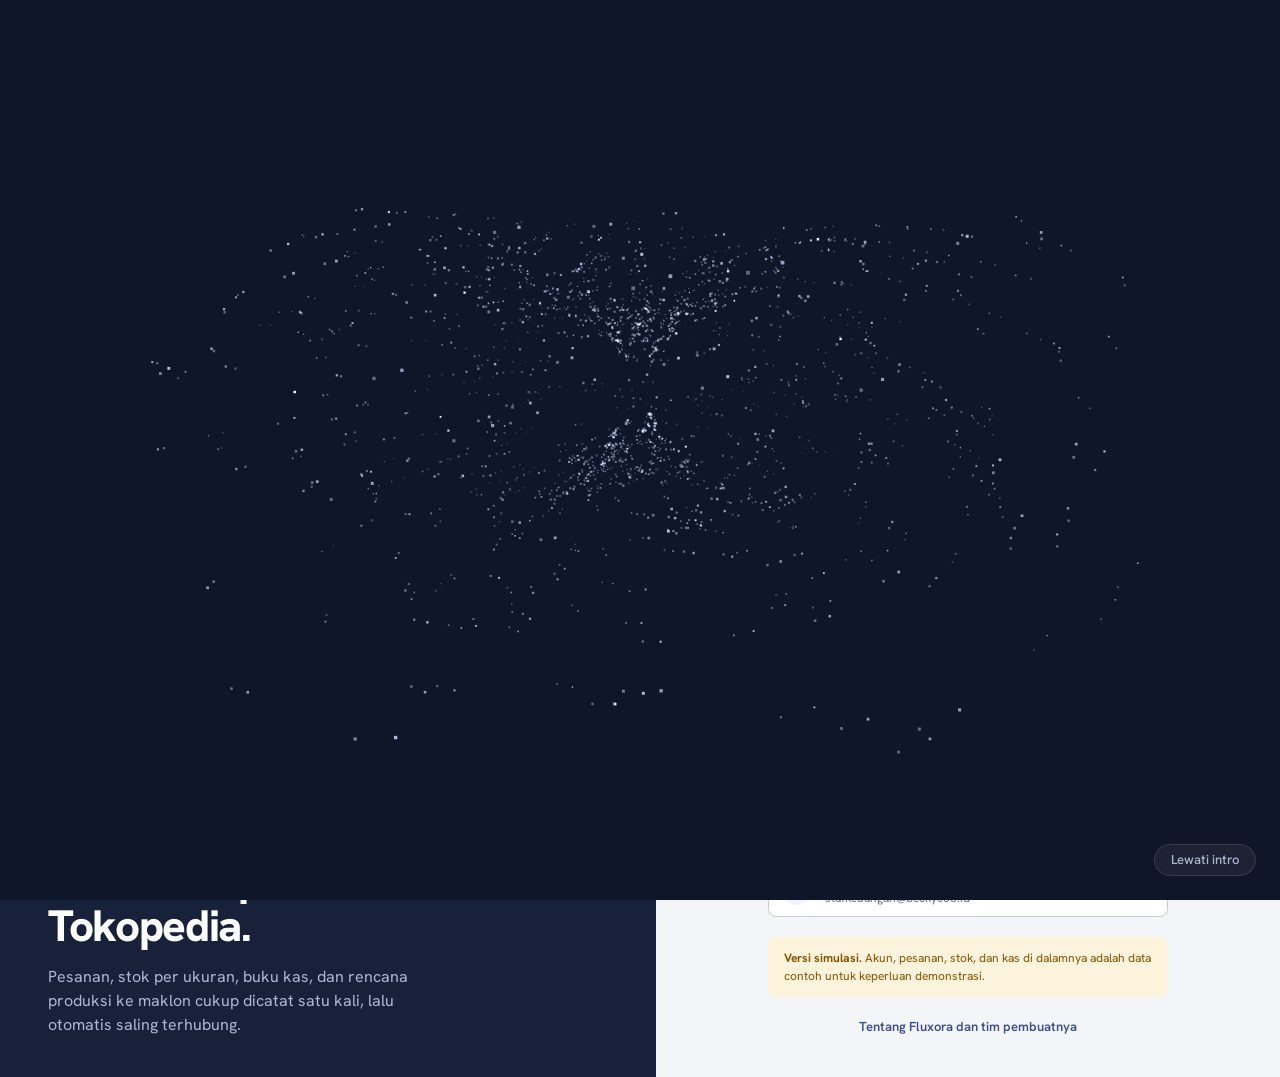
==== commit 237f004c: "Sprint 2: staff accounts, Panduan modules, central demo data - Add simulation accounts for Staf Admi" ====
--- a/index.html
+++ b/index.html
@@ -60,14 +60,14 @@
       </div>
 
       <h2>Satu angka stok untuk Shopee dan Tokopedia.</h2>
-      <p>Pesanan, stok per ukuran, buku kas, dan rencana produksi ke maklon tercatat sekali dan langsung saling terhubung.</p>
+      <p>Pesanan, stok per ukuran, buku kas, dan rencana produksi ke maklon cukup dicatat satu kali, lalu otomatis saling terhubung.</p>
     </section>
 
     <section class="auth-form-wrap">
       <form class="auth-form" id="login-form" novalidate>
         <div>
           <h1>Masuk ke Fluxora</h1>
-          <p class="lead">Gunakan akun tim Beckycoo Anda.</p>
+          <p class="lead">Gunakan akun tim Beckycoo sesuai peran Anda.</p>
         </div>
         <div class="auth-error" id="login-error" role="alert" hidden></div>
         <label class="field field-lg" id="f-email">
@@ -87,9 +87,10 @@
         <button class="btn primary lg block" type="submit" id="login-go">Masuk</button>
 
         <div class="demo">
-          <div class="demo-h">Akun demo, kata sandi <b>beckycoo</b>. Pilih untuk mengisi otomatis.</div>
+          <div class="demo-h">Akun simulasi per peran. Semua memakai kata sandi <b>beckycoo</b>; pilih salah satu untuk mengisi otomatis.</div>
           <div class="demo-list" id="demo-list"></div>
         </div>
+        <p class="auth-sim-note"><b>Versi simulasi.</b> Akun, pesanan, stok, dan kas di dalamnya adalah data contoh untuk keperluan demonstrasi.</p>
         <a class="auth-about" href="about.html">Tentang Fluxora dan tim pembuatnya</a>
       </form>
     </section>
@@ -107,15 +108,21 @@
     </aside>
 
     <div class="main">
+      <div class="sim-note" id="sim-note" role="note">
+        <svg width="16" height="16" viewBox="0 0 24 24" fill="none" stroke="currentColor" stroke-width="1.8" stroke-linecap="round" stroke-linejoin="round" aria-hidden="true"><path d="M9 3h6M10 3v6L5 19a1 1 0 0 0 1 1.5h12A1 1 0 0 0 19 19l-5-10V3"/><path d="M7.5 14h9"/></svg>
+        <span><b>Mode simulasi.</b> Seluruh pesanan, stok, dan transaksi di aplikasi ini adalah data contoh, bukan data toko Beckycoo yang sebenarnya, dan belum terhubung ke Shopee maupun Tokopedia.</span>
+        <span class="sim-note-actions"><button type="button" class="link-btn" id="sim-note-more">Selengkapnya</button><button type="button" class="link-btn" id="sim-note-hide" aria-label="Sembunyikan pemberitahuan simulasi">Sembunyikan</button></span>
+      </div>
       <header class="top">
         <div class="top-title"></div>
         <div class="spacer"></div>
+        <button type="button" class="sim-chip" id="sim-chip" title="Tampilkan kembali pemberitahuan mode simulasi">Data simulasi</button>
         <div class="sim" role="group" aria-label="Simulasi pesanan marketplace">
-          <span class="lbl">Simulasi</span>
+          <span class="lbl">Simulasi pesanan</span>
           <button data-sim="shopee" title="Kirim satu pesanan dari Shopee"><span class="sw shopee"></span>Pesanan Shopee</button>
           <button data-sim="tokopedia" title="Kirim satu pesanan dari Tokopedia"><span class="sw tokopedia"></span>Pesanan Tokopedia</button>
-          <button data-sim="race" title="Dua pembeli di dua marketplace membeli unit terakhir bersamaan">Rebutan stok</button>
-          <button data-sim="live" title="Pesanan masuk otomatis setiap 5 detik">Live</button>
+          <button data-sim="race" title="Dua pembeli di dua marketplace membeli unit terakhir pada saat yang sama">Uji stok terakhir</button>
+          <button data-sim="live" title="Pesanan masuk otomatis setiap 5 detik">Otomatis</button>
         </div>
         <button class="bell" aria-label="Perlu perhatian">
           <svg width="18" height="18" viewBox="0 0 24 24" fill="none" stroke="currentColor" stroke-width="1.8" stroke-linecap="round" stroke-linejoin="round" aria-hidden="true"><path d="M6 8a6 6 0 0 1 12 0c0 7 3 8 3 8H3s3-1 3-8"/><path d="M10 20a2 2 0 0 0 4 0"/></svg>
@@ -127,10 +134,12 @@
   </div>
 
   <script src="js/util.js"></script>
+  <script src="data/demo-data.js"></script>
   <script src="js/seed.js"></script>
   <script src="js/store.js"></script>
   <script src="js/forecast.js"></script>
   <script src="js/ui.js"></script>
+  <script src="js/reports.js"></script>
   <script src="js/views/ringkasan.js"></script>
   <script src="js/views/stok.js"></script>
   <script src="js/views/pesanan.js"></script>
@@ -138,6 +147,7 @@
   <script src="js/views/keuangan.js"></script>
   <script src="js/views/forecast.js"></script>
   <script src="js/views/lainnya.js"></script>
+  <script src="js/modules.js"></script>
   <script src="js/views/panduan.js"></script>
   <script src="js/intro.js"></script>
   <script src="js/auth.js"></script>
--- a/css/app.css
+++ b/css/app.css
@@ -93,11 +93,11 @@
 .top h1 { font-size: var(--font-size-heading); line-height: var(--line-height-heading); font-weight: var(--font-weight-bold); letter-spacing: var(--letter-spacing-tight); }
 .top .sub { color: var(--color-text-secondary); font-size: var(--font-size-small); line-height: var(--line-height-small); margin-top: 2px; }
 .top .spacer { flex: 1; }
-.top-title { min-width: 0; }
+.top-title { min-width: 0; flex: 1 1 260px; }
 
 .sim { display: flex; align-items: center; gap: var(--space-1); padding: var(--space-1); border-radius: var(--radius-md); background: var(--color-surface-raised); border: 1px solid var(--color-border-default); }
-.sim .lbl { padding: 0 var(--space-2); color: var(--color-text-tertiary); font-size: var(--font-size-caption); }
-.sim button { height: 28px; border: 0; border-radius: var(--radius-sm); background: transparent; padding: 0 var(--space-3); cursor: pointer; font-weight: var(--font-weight-medium); font-size: var(--font-size-small); display: inline-flex; align-items: center; gap: var(--space-2); transition: background-color var(--motion-duration-fast) var(--motion-ease-standard), transform var(--motion-duration-instant); }
+.sim .lbl { white-space: nowrap; padding: 0 var(--space-2); color: var(--color-text-tertiary); font-size: var(--font-size-caption); }
+.sim button { white-space: nowrap; height: 28px; border: 0; border-radius: var(--radius-sm); background: transparent; padding: 0 var(--space-3); cursor: pointer; font-weight: var(--font-weight-medium); font-size: var(--font-size-small); display: inline-flex; align-items: center; gap: var(--space-2); transition: background-color var(--motion-duration-fast) var(--motion-ease-standard), transform var(--motion-duration-instant); }
 .sim button:hover { background: var(--color-surface-sunken); }
 .sim button:active { transform: translateY(1px); }
 .sim button.live-on { background: var(--color-action-primary); color: var(--color-text-on-action); }
@@ -114,6 +114,21 @@
 @keyframes viewIn { from { opacity: 0; transform: translateY(4px); } }
 .readonly-bar { display: flex; gap: var(--space-3); align-items: center; padding: var(--space-3) var(--space-4); border-radius: var(--radius-md); background: var(--color-status-info-bg); color: var(--color-status-info); font-size: var(--font-size-small); }
 .readonly-bar b { font-weight: var(--font-weight-semibold); }
+
+/* Simulation notice: always tells the viewer that the data is sample data. */
+.sim-note { display: flex; align-items: center; gap: var(--space-3); padding: var(--space-2) var(--space-8); background: var(--color-status-warning-bg); color: var(--color-status-warning); border-bottom: 1px solid var(--color-status-warning-border); font-size: var(--font-size-small); line-height: var(--line-height-small); }
+.sim-note svg { flex: none; }
+.sim-note b { font-weight: var(--font-weight-semibold); }
+.sim-note > span:first-of-type { flex: 1; min-width: 0; }
+.sim-note-actions { display: flex; gap: var(--space-4); flex: none; }
+.sim-note.is-min { display: none; }
+.link-btn { border: 0; background: none; padding: 0; color: inherit; font: inherit; font-weight: var(--font-weight-semibold); text-decoration: underline; text-underline-offset: 2px; cursor: pointer; }
+.link-btn:hover { text-decoration-thickness: 2px; }
+.link-btn:focus-visible { outline: 2px solid var(--color-border-focus); outline-offset: 2px; border-radius: 2px; }
+.sim-chip { display: none; align-items: center; gap: 6px; height: 28px; padding: 0 var(--space-3); border-radius: var(--radius-pill, 999px); background: var(--color-status-warning-bg); color: var(--color-status-warning); border: 1px solid var(--color-status-warning-border); font-size: var(--font-size-caption); font-weight: var(--font-weight-semibold); cursor: pointer; }
+.sim-chip.on { display: inline-flex; }
+.auth-sim-note { margin: 0; padding: var(--space-3) var(--space-4); border-radius: var(--radius-md); background: var(--color-status-warning-bg); color: var(--color-status-warning); font-size: var(--font-size-caption); line-height: 1.5; }
+@media (max-width: 760px) { .sim-note { padding: var(--space-2) var(--space-4); flex-wrap: wrap; } }
 
 /* ------------------------------------------------------------------ panels */
 .panel { background: var(--color-surface-raised); border: 1px solid var(--color-border-subtle); border-radius: var(--panel-radius); box-shadow: var(--elevation-1); overflow: hidden; }
@@ -537,3 +552,41 @@
 .nav a.nav-ext { margin-top: var(--space-3); border-top: 1px solid var(--color-border-inverse); border-radius: 0 0 var(--radius-md) var(--radius-md); padding-top: var(--space-1); }
 .auth-about { justify-self: center; font-size: var(--font-size-small); font-weight: var(--font-weight-semibold); text-decoration: none; }
 .auth-about:hover { text-decoration: underline; }
+
+/* ------------------------------------------------------------ learning modules */
+.mod-progress { height: 6px; border-radius: var(--radius-pill); background: rgb(255 255 255 / 0.14); margin-top: var(--space-4); max-width: 420px; overflow: hidden; }
+.mod-progress span { display: block; height: 100%; background: var(--color-accent); border-radius: inherit; transition: width var(--motion-duration-slow, 320ms) var(--motion-ease-standard); }
+.mod-progress-t { font-size: var(--font-size-caption); color: var(--color-text-on-inverse-muted); margin-top: var(--space-2); }
+.mods { display: grid; grid-template-columns: repeat(auto-fill, minmax(250px, 1fr)); gap: var(--space-4); padding: var(--space-2) var(--panel-padding) var(--panel-padding); }
+.mod { all: unset; box-sizing: border-box; display: flex; flex-direction: column; gap: var(--space-2); padding: var(--space-4) var(--space-5); border-radius: var(--radius-lg, 12px); border: 1px solid var(--color-border-subtle); background: var(--color-surface-raised); cursor: pointer; transition: border-color var(--motion-duration-fast), box-shadow var(--motion-duration-fast), transform var(--motion-duration-fast); }
+.mod:hover { border-color: var(--color-border-strong); box-shadow: var(--elevation-1); transform: translateY(-1px); }
+.mod:focus-visible { box-shadow: var(--focus-ring); }
+.mod.other { background: var(--color-surface-sunken); }
+.mod.done { border-color: var(--color-status-success); }
+.mod-top { display: flex; justify-content: space-between; font-size: var(--font-size-caption); color: var(--color-text-tertiary); font-weight: var(--font-weight-semibold); }
+.mod-no { color: var(--color-action-primary); }
+.mod-t { font-weight: var(--font-weight-bold); font-size: var(--font-size-body-lg, 16px); line-height: 1.3; color: var(--color-text-primary); }
+.mod-s { font-size: var(--font-size-small); line-height: var(--line-height-small); color: var(--color-text-secondary); flex: 1; }
+.mod-foot { display: flex; align-items: center; justify-content: space-between; gap: var(--space-2); margin-top: var(--space-2); }
+.mod-open { display: inline-flex; align-items: center; gap: 2px; font-size: var(--font-size-small); font-weight: var(--font-weight-semibold); color: var(--color-action-primary); }
+.mod-goals { list-style: none; margin: 0; padding: 0; display: grid; gap: var(--space-2); }
+.mod-goals li { display: flex; gap: var(--space-2); align-items: flex-start; font-size: var(--font-size-small); }
+.mod-goals svg { color: var(--color-status-success); flex: none; margin-top: 2px; }
+.mod-lessons { margin: 0; padding-left: 1.3em; display: grid; gap: var(--space-3); }
+.mod-lessons .ttl { font-weight: var(--font-weight-semibold); }
+.mod-lessons .body { font-size: var(--font-size-small); line-height: var(--line-height-small); color: var(--color-text-secondary); margin-top: 2px; }
+.mod-practice { display: flex; gap: var(--space-4); align-items: center; padding: var(--space-4); border-radius: var(--radius-md); background: var(--color-surface-selected); }
+.mod-practice > div { flex: 1; }
+.mod-practice .ttl { font-weight: var(--font-weight-semibold); }
+.mod-practice .body { font-size: var(--font-size-small); color: var(--color-text-secondary); margin-top: 2px; }
+.mod-quiz { border: 1px solid var(--color-border-subtle); border-radius: var(--radius-md); padding: var(--space-4); margin: 0; display: grid; gap: var(--space-2); }
+.mod-quiz legend { padding: 0 var(--space-2); font-size: var(--font-size-caption); font-weight: var(--font-weight-semibold); color: var(--color-text-tertiary); text-transform: uppercase; letter-spacing: 0.04em; }
+.mod-quiz > .ttl { font-weight: var(--font-weight-semibold); margin-bottom: var(--space-1); }
+.quiz-opt { display: flex; gap: var(--space-3); align-items: flex-start; padding: var(--space-3); border-radius: var(--radius-sm); border: 1px solid var(--color-border-subtle); cursor: pointer; font-size: var(--font-size-small); }
+.quiz-opt:hover { background: var(--color-surface-sunken); }
+.quiz-opt input { margin-top: 2px; accent-color: var(--color-action-primary); }
+.quiz-msg { font-size: var(--font-size-small); min-height: 1.2em; }
+.quiz-msg .good { color: var(--color-status-success); }
+.quiz-msg .bad { color: var(--color-status-critical); }
+.role-pick { display: inline-flex; align-items: center; gap: var(--space-2); font-size: var(--font-size-small); color: var(--color-text-secondary); }
+.role-pick select { height: 32px; border-radius: var(--radius-sm); border: 1px solid var(--color-border-strong); background: var(--color-surface-raised); padding: 0 var(--space-3); font: inherit; color: var(--color-text-primary); }
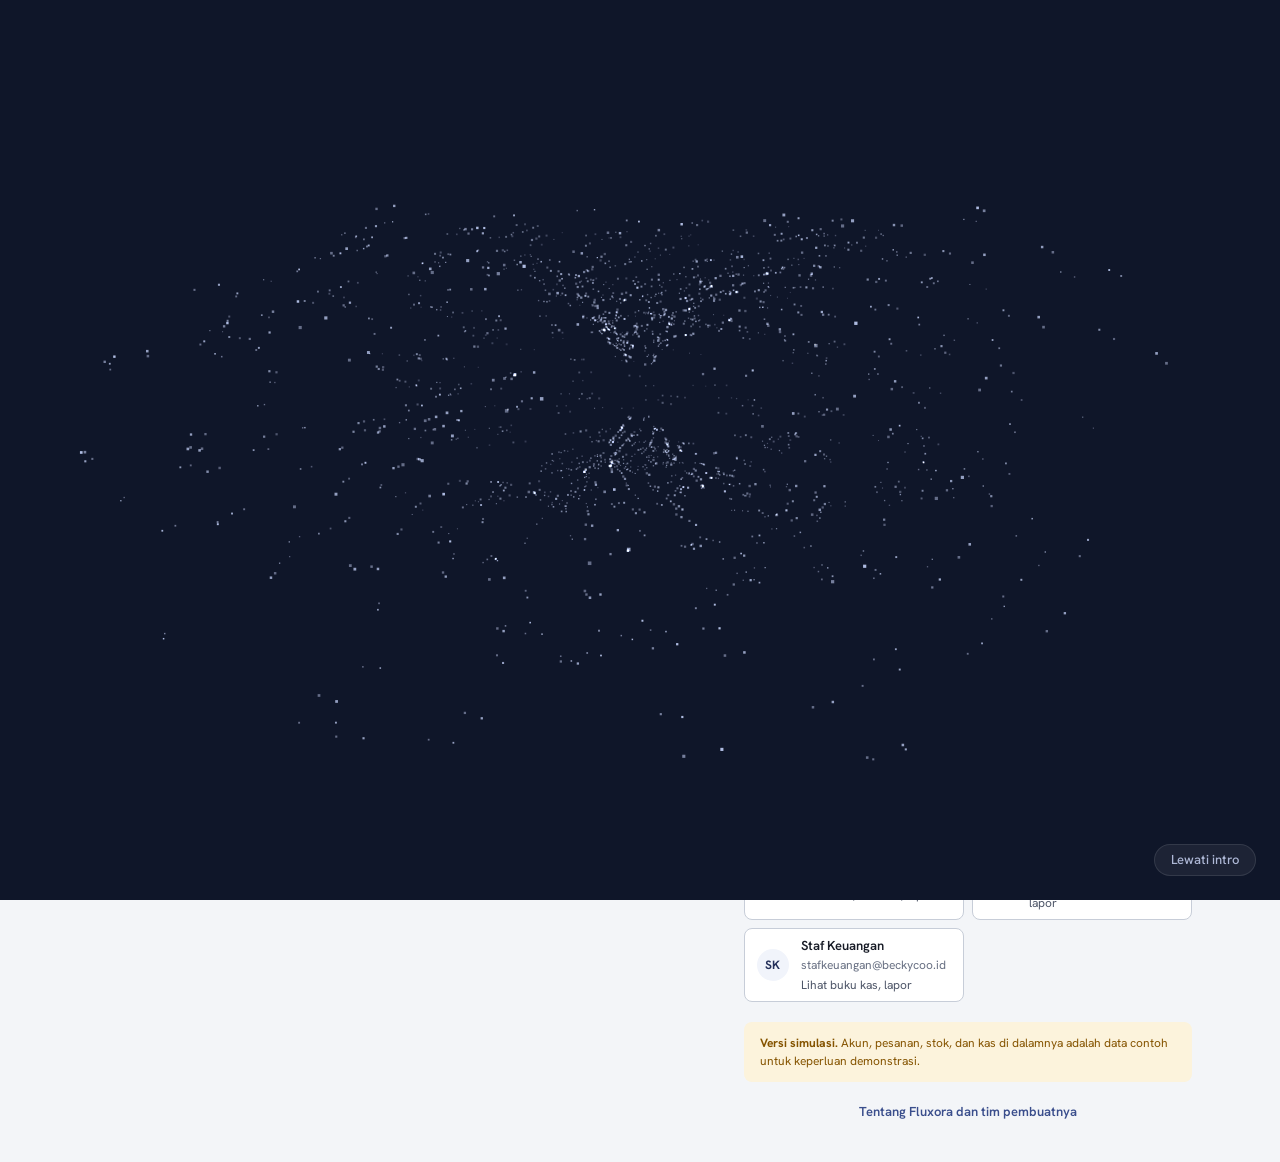
==== commit 4e073a65: "Login: keep the left panel on screen and refresh its layout - Left panel is pinned to the viewport s" ====
--- a/index.html
+++ b/index.html
@@ -21,7 +21,7 @@
 
       <!-- One orchestrated moment: a sale on Shopee ticks the master tag and the Tokopedia tag together. -->
       <div class="tag-scene" id="tag-scene" role="img" aria-label="Ilustrasi: satu label stok terhubung ke Shopee dan Tokopedia; saat terjual di Shopee, ketiganya berubah dari 14 menjadi 13.">
-        <svg viewBox="0 0 520 300" aria-hidden="true">
+        <svg viewBox="0 0 520 300" preserveAspectRatio="xMinYMid meet" aria-hidden="true">
           <defs>
             <pattern id="hatch" width="4" height="4" patternUnits="userSpaceOnUse" patternTransform="rotate(45)"><rect width="2" height="4" fill="rgb(255 255 255 / .18)"/></pattern>
           </defs>
@@ -59,8 +59,17 @@
         </svg>
       </div>
 
-      <h2>Satu angka stok untuk Shopee dan Tokopedia.</h2>
-      <p>Pesanan, stok per ukuran, buku kas, dan rencana produksi ke maklon cukup dicatat satu kali, lalu otomatis saling terhubung.</p>
+      <div class="auth-copy">
+        <span class="auth-eyebrow">Sinkronisasi stok &amp; pencatatan pesanan</span>
+        <h2>Satu angka stok untuk Shopee dan Tokopedia.</h2>
+        <p>Pesanan, stok per ukuran, buku kas, dan rencana produksi ke maklon cukup dicatat satu kali, lalu otomatis saling terhubung.</p>
+        <ul class="auth-points">
+          <li><span class="pt-ic"><svg width="18" height="18" viewBox="0 0 24 24" fill="none" stroke="currentColor" stroke-width="1.8" stroke-linecap="round" stroke-linejoin="round" aria-hidden="true"><rect x="4" y="4" width="7" height="7" rx="1.5"/><rect x="13" y="4" width="7" height="7" rx="1.5"/><rect x="4" y="13" width="7" height="7" rx="1.5"/><rect x="13" y="13" width="7" height="7" rx="1.5"/></svg></span><span><b>Stok terintegrasi</b>Per model dan ukuran S–XL, tanpa overselling</span></li>
+          <li><span class="pt-ic"><svg width="18" height="18" viewBox="0 0 24 24" fill="none" stroke="currentColor" stroke-width="1.8" stroke-linecap="round" stroke-linejoin="round" aria-hidden="true"><path d="M4 7h15a1 1 0 0 1 1 1v11H5a1 1 0 0 1-1-1z"/><path d="M4 7l11-3v3"/><circle cx="16" cy="13.5" r="1.2"/></svg></span><span><b>Keuangan otomatis</b>Buku kas terisi sendiri dari stok dan pesanan</span></li>
+          <li><span class="pt-ic"><svg width="18" height="18" viewBox="0 0 24 24" fill="none" stroke="currentColor" stroke-width="1.8" stroke-linecap="round" stroke-linejoin="round" aria-hidden="true"><path d="M4 18l6-6 4 3 6-8"/><path d="M15 7h5v5"/></svg></span><span><b>Forecast produksi</b>Rekomendasi jumlah pesanan ke maklon</span></li>
+        </ul>
+      </div>
+      <div class="auth-art-foot"><span>Prototipe simulasi · Kelompok 5</span><a href="about.html">Tentang tim</a></div>
     </section>
 
     <section class="auth-form-wrap">
--- a/css/app.css
+++ b/css/app.css
@@ -399,11 +399,29 @@
 /* ------------------------------------------------------------------- login */
 .auth { display: none; min-height: 100vh; grid-template-columns: minmax(0, 1.05fr) minmax(420px, 1fr); }
 body.is-auth .auth { display: grid; }
-.auth-art { position: relative; overflow: hidden; background: var(--color-surface-inverse); color: var(--color-text-on-inverse); padding: var(--space-10) var(--space-12); display: flex; flex-direction: column; }
+.auth-art { position: sticky; top: 0; align-self: start; height: 100vh; min-height: 620px; overflow: hidden; color: var(--color-text-on-inverse); padding: clamp(28px, 4.5vh, 48px) clamp(32px, 4vw, 64px); display: flex; flex-direction: column; isolation: isolate;
+  background:
+    radial-gradient(60% 50% at 85% 18%, rgb(242 193 78 / 0.13), transparent 70%),
+    radial-gradient(70% 60% at 10% 100%, rgb(90 110 190 / 0.28), transparent 70%),
+    var(--color-surface-inverse); }
+.auth-art::before { content: ""; position: absolute; inset: 0; z-index: -1; opacity: 0.5;
+  background-image: linear-gradient(rgb(255 255 255 / 0.045) 1px, transparent 1px), linear-gradient(90deg, rgb(255 255 255 / 0.045) 1px, transparent 1px);
+  background-size: 44px 44px; mask-image: radial-gradient(80% 70% at 50% 40%, #000 30%, transparent 100%); }
+.auth-copy { flex: none; }
+.auth-eyebrow { display: inline-flex; align-items: center; gap: 8px; font-size: var(--font-size-caption); font-weight: var(--font-weight-semibold); letter-spacing: 0.06em; text-transform: uppercase; color: var(--color-accent); }
+.auth-eyebrow::before { content: ""; width: 18px; height: 2px; background: currentColor; border-radius: 2px; }
+.auth-art h2 { margin-top: var(--space-3); max-width: 16ch; font-size: clamp(30px, 4.6vh, var(--font-size-display)); line-height: 1.12; font-weight: var(--font-weight-display); letter-spacing: -0.03em; }
+.auth-points { list-style: none; margin: var(--space-6) 0 0; padding: 0; display: grid; grid-template-columns: repeat(3, minmax(0, 1fr)); gap: var(--space-3); max-width: 640px; }
+.auth-points li { display: grid; gap: var(--space-2); padding: var(--space-3) var(--space-4); border-radius: var(--radius-md); background: rgb(255 255 255 / 0.05); border: 1px solid rgb(255 255 255 / 0.08); font-size: var(--font-size-caption); line-height: 1.45; color: var(--color-text-on-inverse-muted); }
+.auth-points b { display: block; color: var(--color-text-on-inverse); font-size: var(--font-size-small); font-weight: var(--font-weight-semibold); margin-bottom: 2px; }
+.pt-ic { width: 30px; height: 30px; border-radius: 8px; display: grid; place-items: center; background: rgb(242 193 78 / 0.14); color: var(--color-accent); }
+.auth-art-foot { display: flex; justify-content: space-between; gap: var(--space-4); margin-top: var(--space-6); padding-top: var(--space-4); border-top: 1px solid rgb(255 255 255 / 0.08); font-size: var(--font-size-caption); color: var(--color-text-on-inverse-muted); }
+.auth-art-foot a { color: var(--color-text-on-inverse); font-weight: var(--font-weight-semibold); text-decoration: none; }
+.auth-art-foot a:hover { text-decoration: underline; }
 .auth-art .brand { padding: 0; }
-.auth-art h2 { margin-top: auto; max-width: 15ch; font-size: var(--font-size-display); line-height: var(--line-height-display); font-weight: var(--font-weight-display); letter-spacing: -0.03em; }
+.auth-art h2 + p { margin-top: var(--space-3); }
 .auth-art p { max-width: 44ch; margin: var(--space-4) 0 0; color: var(--color-text-on-inverse-muted); font-size: var(--font-size-title-sm); line-height: 24px; }
-.tag-scene { position: relative; margin: var(--space-12) 0 var(--space-8); width: 100%; max-width: 580px; aspect-ratio: 520 / 300; }
+.tag-scene { position: relative; margin: clamp(16px, 3vh, 40px) 0 var(--space-4); width: 100%; max-width: 560px; flex: 1 1 0; min-height: 140px; max-height: 330px; }
 .tag-scene svg { width: 100%; height: 100%; overflow: visible; }
 .tag-scene .n { font-family: var(--font-family-base); font-variant-numeric: tabular-nums; }
 .tag-scene .tick-out { animation: tickOut var(--motion-duration-slow) var(--motion-ease-exit) forwards; }
@@ -415,7 +433,7 @@
 .auth-foot { margin-top: var(--space-6); font-size: var(--font-size-caption); color: var(--color-text-on-inverse-muted); }
 
 .auth-form-wrap { display: grid; place-items: center; padding: var(--space-10) var(--space-8); background: var(--color-surface-canvas); }
-.auth-form { width: 100%; max-width: 400px; display: grid; gap: var(--space-5); }
+.auth-form { width: 100%; max-width: 448px; display: grid; gap: var(--space-5); }
 .auth-form h1 { font-size: var(--font-size-heading); line-height: var(--line-height-heading); font-weight: var(--font-weight-bold); letter-spacing: var(--letter-spacing-tight); }
 .auth-form .lead { margin: var(--space-1) 0 0; color: var(--color-text-secondary); }
 .pw-wrap { position: relative; }
@@ -429,14 +447,20 @@
 @keyframes shake { 25% { transform: translateX(-4px); } 75% { transform: translateX(4px); } }
 .demo { border-top: 1px solid var(--color-border-default); padding-top: var(--space-5); display: grid; gap: var(--space-3); }
 .demo-h { font-size: var(--font-size-small); color: var(--color-text-secondary); }
-.demo-list { display: grid; gap: var(--space-2); }
-.demo-acc { display: grid; grid-template-columns: 32px 1fr auto; gap: var(--space-3); align-items: center; padding: var(--space-2) var(--space-3); border: 1px solid var(--color-border-default); border-radius: var(--radius-md); background: var(--color-surface-raised); text-align: left; cursor: pointer; transition: border-color var(--motion-duration-fast), background-color var(--motion-duration-fast), transform var(--motion-duration-instant); }
+.demo-list { display: grid; gap: var(--space-4); }
+.demo-group { display: grid; gap: var(--space-2); }
+.demo-group-h { font-size: var(--font-size-caption); font-weight: var(--font-weight-semibold); color: var(--color-text-tertiary); text-transform: uppercase; letter-spacing: 0.05em; }
+.demo-grid { display: grid; grid-template-columns: repeat(2, minmax(0, 1fr)); gap: var(--space-2); }
+.demo-grid.one { grid-template-columns: 1fr; }
+.demo-acc { min-width: 0; display: grid; grid-template-columns: 32px minmax(0, 1fr); gap: var(--space-3); align-items: center; padding: var(--space-2) var(--space-3); border: 1px solid var(--color-border-default); border-radius: var(--radius-md); background: var(--color-surface-raised); text-align: left; cursor: pointer; transition: border-color var(--motion-duration-fast), background-color var(--motion-duration-fast), transform var(--motion-duration-instant); }
 .demo-acc:hover { border-color: var(--color-border-strong); background: var(--color-surface-hover); }
 .demo-acc:active { transform: translateY(1px); }
 .demo-acc .avatar { width: 32px; height: 32px; font-size: var(--font-size-caption); background: var(--color-surface-selected); color: var(--color-action-primary); }
 .demo-acc .nm { font-weight: var(--font-weight-semibold); font-size: var(--font-size-small); line-height: var(--line-height-small); }
 .demo-acc .em { font-size: var(--font-size-caption); color: var(--color-text-tertiary); }
-.demo-acc .scope { font-size: var(--font-size-caption); color: var(--color-text-secondary); text-align: right; max-width: 150px; }
+.demo-acc .em, .demo-acc .nm { overflow: hidden; text-overflow: ellipsis; white-space: nowrap; }
+.demo-acc .scope { display: block; font-size: var(--font-size-caption); line-height: 1.35; color: var(--color-text-secondary); margin-top: 2px; }
+.demo-acc.is-picked { border-color: var(--color-action-primary); background: var(--color-surface-selected); box-shadow: 0 0 0 1px var(--color-action-primary); }
 
 /* -------------------------------------------------------------- responsive */
 @media (max-width: 1180px) {
@@ -466,7 +490,10 @@
   .scroll-x { overflow-x: auto; }
   .drawer { border-radius: 0; }
   .auth { grid-template-columns: 1fr; }
-  .auth-art { padding: var(--space-6) var(--space-5); }
+  .auth-art { position: relative; height: auto; min-height: 0; padding: var(--space-6) var(--space-5); }
+  .auth-points, .auth-art-foot { display: none; }
+  .auth-copy { margin-top: var(--space-4); }
+  .demo-grid { grid-template-columns: 1fr; }
   .auth-art h2 { font-size: var(--font-size-heading); line-height: var(--line-height-heading); margin-top: var(--space-6); }
   .tag-scene, .auth-art p, .auth-foot { display: none; }
   .auth-form-wrap { padding: var(--space-6) var(--space-5) var(--space-10); place-items: start center; }
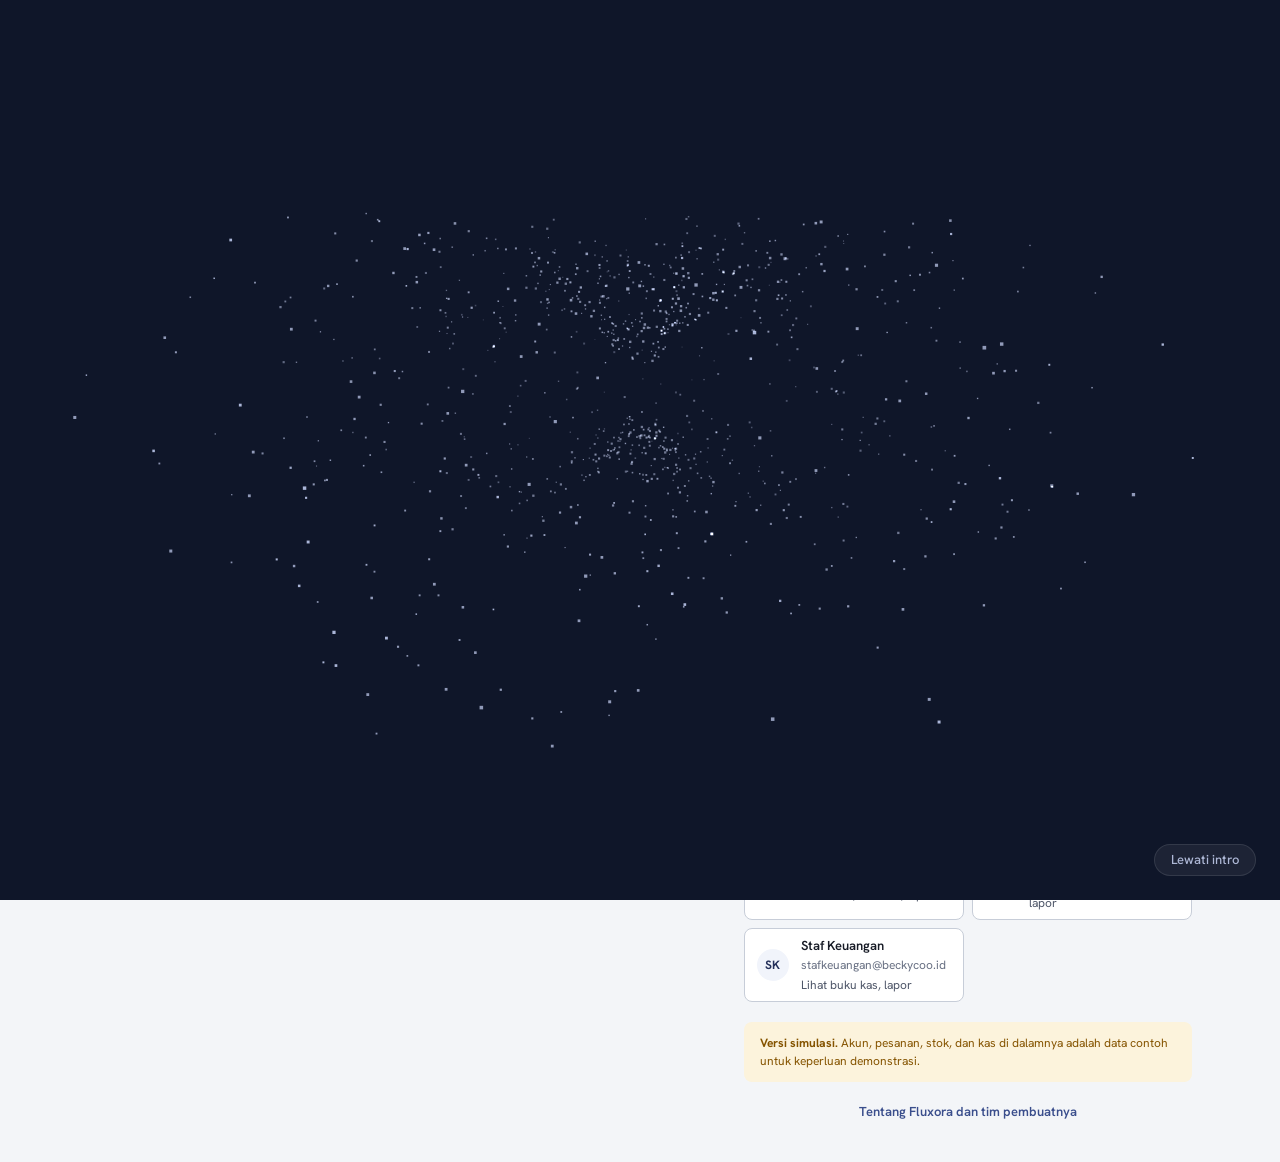
==== commit 2d8771c4: "Always load the latest styles and scripts Add version query strings to CSS and JS references and rev" ====
--- a/index.html
+++ b/index.html
@@ -6,8 +6,8 @@
   <title>Fluxora — Stok & Pesanan Beckycoo</title>
   <meta name="description" content="Fluxora: sinkronisasi stok Shopee & Tokopedia, pencatatan pesanan, buku kas otomatis, dan forecast produksi untuk Beckycoo.">
   <link rel="icon" href="data:image/svg+xml,%3Csvg xmlns='http://www.w3.org/2000/svg' viewBox='0 0 64 64'%3E%3Crect width='64' height='64' rx='15' fill='%2318213a'/%3E%3Cg fill='none' stroke-linecap='round' stroke-width='4.4'%3E%3Cpath d='M16 52 V27 C16 17.5 22.5 11 32 11 H48' stroke='%23fff'/%3E%3Cpath d='M22 52 V28 C22 21.5 26 17 32.5 17 H48' stroke='%23fff'/%3E%3Cpath d='M28 52 V37 C28 32 31 29 36 29 H42' stroke='%23f2c14e'/%3E%3C/g%3E%3C/svg%3E">
-  <link rel="stylesheet" href="css/tokens.css">
-  <link rel="stylesheet" href="css/app.css">
+  <link rel="stylesheet" href="css/tokens.css?v=s2b">
+  <link rel="stylesheet" href="css/app.css?v=s2b">
 </head>
 <body class="is-auth">
 
@@ -142,26 +142,26 @@
     </div>
   </div>
 
-  <script src="js/util.js"></script>
-  <script src="data/demo-data.js"></script>
-  <script src="js/seed.js"></script>
-  <script src="js/store.js"></script>
-  <script src="js/forecast.js"></script>
-  <script src="js/ui.js"></script>
-  <script src="js/reports.js"></script>
-  <script src="js/views/ringkasan.js"></script>
-  <script src="js/views/stok.js"></script>
-  <script src="js/views/pesanan.js"></script>
-  <script src="js/views/masuk.js"></script>
-  <script src="js/views/keuangan.js"></script>
-  <script src="js/views/forecast.js"></script>
-  <script src="js/views/lainnya.js"></script>
-  <script src="js/modules.js"></script>
-  <script src="js/views/panduan.js"></script>
-  <script src="js/intro.js"></script>
-  <script src="js/auth.js"></script>
-  <script src="js/tour.js"></script>
-  <script src="js/arrivals.js"></script>
-  <script src="js/app.js"></script>
+  <script src="js/util.js?v=s2b"></script>
+  <script src="data/demo-data.js?v=s2b"></script>
+  <script src="js/seed.js?v=s2b"></script>
+  <script src="js/store.js?v=s2b"></script>
+  <script src="js/forecast.js?v=s2b"></script>
+  <script src="js/ui.js?v=s2b"></script>
+  <script src="js/reports.js?v=s2b"></script>
+  <script src="js/views/ringkasan.js?v=s2b"></script>
+  <script src="js/views/stok.js?v=s2b"></script>
+  <script src="js/views/pesanan.js?v=s2b"></script>
+  <script src="js/views/masuk.js?v=s2b"></script>
+  <script src="js/views/keuangan.js?v=s2b"></script>
+  <script src="js/views/forecast.js?v=s2b"></script>
+  <script src="js/views/lainnya.js?v=s2b"></script>
+  <script src="js/modules.js?v=s2b"></script>
+  <script src="js/views/panduan.js?v=s2b"></script>
+  <script src="js/intro.js?v=s2b"></script>
+  <script src="js/auth.js?v=s2b"></script>
+  <script src="js/tour.js?v=s2b"></script>
+  <script src="js/arrivals.js?v=s2b"></script>
+  <script src="js/app.js?v=s2b"></script>
 </body>
 </html>
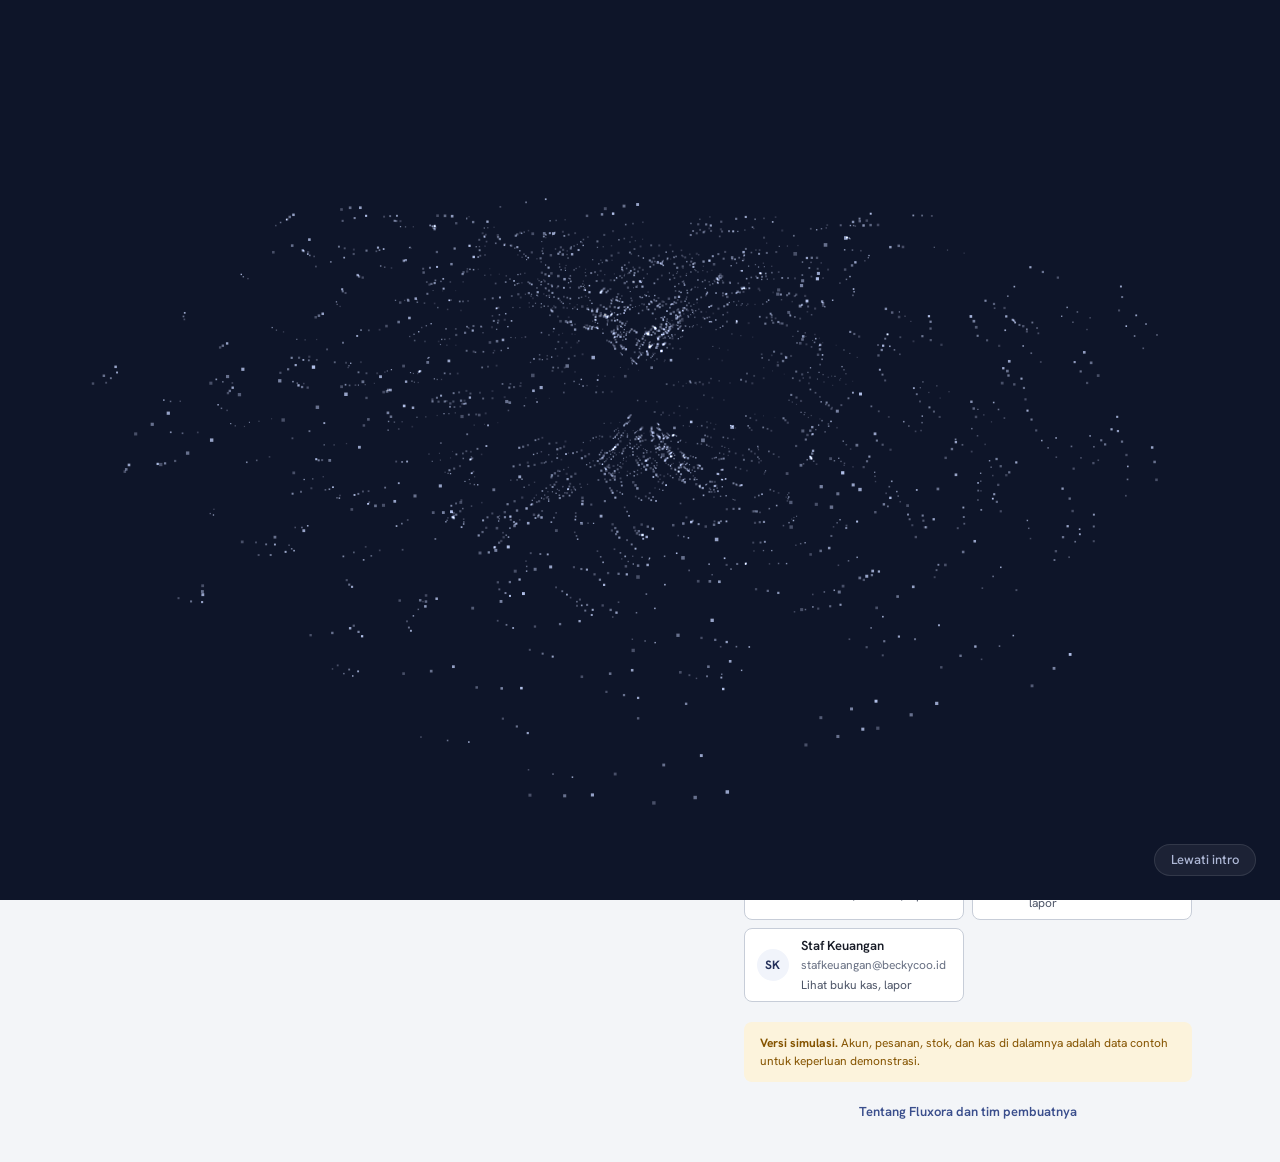
==== commit 9b65e051: "Login: redesign the stock sync illustration - Larger, legible hang tag with sizes S to XL and two li" ====
--- a/index.html
+++ b/index.html
@@ -6,8 +6,8 @@
   <title>Fluxora — Stok & Pesanan Beckycoo</title>
   <meta name="description" content="Fluxora: sinkronisasi stok Shopee & Tokopedia, pencatatan pesanan, buku kas otomatis, dan forecast produksi untuk Beckycoo.">
   <link rel="icon" href="data:image/svg+xml,%3Csvg xmlns='http://www.w3.org/2000/svg' viewBox='0 0 64 64'%3E%3Crect width='64' height='64' rx='15' fill='%2318213a'/%3E%3Cg fill='none' stroke-linecap='round' stroke-width='4.4'%3E%3Cpath d='M16 52 V27 C16 17.5 22.5 11 32 11 H48' stroke='%23fff'/%3E%3Cpath d='M22 52 V28 C22 21.5 26 17 32.5 17 H48' stroke='%23fff'/%3E%3Cpath d='M28 52 V37 C28 32 31 29 36 29 H42' stroke='%23f2c14e'/%3E%3C/g%3E%3C/svg%3E">
-  <link rel="stylesheet" href="css/tokens.css?v=s2b">
-  <link rel="stylesheet" href="css/app.css?v=s2b">
+  <link rel="stylesheet" href="css/tokens.css?v=s2c">
+  <link rel="stylesheet" href="css/app.css?v=s2c">
 </head>
 <body class="is-auth">
 
@@ -19,48 +19,47 @@
         <div><div class="brand-word">fluxora</div><div class="brand-for">untuk Beckycoo</div></div>
       </div>
 
-      <!-- One orchestrated moment: a sale on Shopee ticks the master tag and the Tokopedia tag together. -->
-      <div class="tag-scene" id="tag-scene" role="img" aria-label="Ilustrasi: satu label stok terhubung ke Shopee dan Tokopedia; saat terjual di Shopee, ketiganya berubah dari 14 menjadi 13.">
-        <svg viewBox="0 0 520 300" preserveAspectRatio="xMinYMid meet" aria-hidden="true">
-          <defs>
-            <pattern id="hatch" width="4" height="4" patternUnits="userSpaceOnUse" patternTransform="rotate(45)"><rect width="2" height="4" fill="rgb(255 255 255 / .18)"/></pattern>
-          </defs>
-          <!-- threads -->
-          <path class="thread" d="M200 128 C 260 128, 270 62, 340 62" fill="none" style="stroke:var(--color-accent)" stroke-width="1.6"/>
-          <path class="thread" d="M200 172 C 260 172, 270 238, 340 238" fill="none" style="stroke:var(--color-accent)" stroke-width="1.6"/>
-          <!-- master hang tag -->
-          <g transform="translate(20 40)">
-            <path d="M28 0 H180 V220 H0 V28 Z" style="fill:var(--color-surface-raised)"/>
-            <circle cx="30" cy="30" r="7" style="fill:var(--color-surface-inverse)"/><circle cx="30" cy="30" r="3" style="fill:var(--color-accent)"/>
-            <text x="20" y="72" font-size="12" font-weight="600" style="fill:var(--color-text-secondary)">Kaos Oversize Sunday</text>
-            <text x="20" y="90" font-size="12" style="fill:var(--color-text-tertiary)">Hitam, ukuran M</text>
-            <text x="20" y="128" font-size="12" style="fill:var(--color-text-tertiary)">Stok gudang</text>
-            <g class="n" font-size="56" font-weight="800" style="fill:var(--color-text-primary)">
-              <text x="18" y="186" id="ms-a">14</text>
-              <text x="18" y="186" id="ms-b" opacity="0">13</text>
-            </g>
-            <rect x="20" y="200" width="140" height="1" style="fill:var(--color-border-subtle)"/>
-          </g>
-          <!-- channel tags -->
-          <g transform="translate(340 22)">
-            <rect width="160" height="80" rx="10" style="fill:var(--color-surface-inverse-raised)"/>
-            <circle cx="20" cy="22" r="5" style="fill:var(--color-channel-shopee)"/>
-            <text x="32" y="26" font-size="12" font-weight="600" style="fill:var(--color-surface-raised)">Shopee</text>
-            <g class="n" font-size="30" font-weight="700" style="fill:var(--color-surface-raised)"><text x="18" y="64" id="sp-a">14</text><text x="18" y="64" id="sp-b" opacity="0">13</text></g>
-            <text x="148" y="64" font-size="11" style="fill:var(--color-text-on-inverse-muted)" text-anchor="end" id="sp-note">listing</text>
-          </g>
-          <g transform="translate(340 198)">
-            <rect width="160" height="80" rx="10" style="fill:var(--color-surface-inverse-raised)"/>
-            <rect x="15" y="17" width="9" height="9" style="fill:var(--color-channel-tokopedia)" transform="rotate(45 19.5 21.5)"/>
-            <text x="32" y="26" font-size="12" font-weight="600" style="fill:var(--color-surface-raised)">Tokopedia</text>
-            <g class="n" font-size="30" font-weight="700" style="fill:var(--color-surface-raised)"><text x="18" y="64" id="tk-a">14</text><text x="18" y="64" id="tk-b" opacity="0">13</text></g>
-            <text x="148" y="64" font-size="11" style="fill:var(--color-text-on-inverse-muted)" text-anchor="end">listing</text>
-          </g>
+      <!-- One orchestrated loop: an order lands on one marketplace, travels the thread to the
+           warehouse tag, and the same number reaches the other marketplace. -->
+      <figure class="sync-scene" id="sync-scene" aria-label="Ilustrasi: satu label stok gudang terhubung ke listing Shopee dan Tokopedia. Setiap pesanan mengurangi angka yang sama di ketiganya.">
+        <div class="sync-stage">
+        <svg class="sync-threads" viewBox="0 0 600 344" aria-hidden="true">
+          <path id="th-shp" d="" />
+          <path id="th-tkp" d="" />
+          <path class="hang" id="th-hang" d="" />
+          <circle class="pulse" id="sync-pulse" r="6" cx="-20" cy="-20" />
+          <circle class="pulse" id="sync-pulse2" r="6" cx="-20" cy="-20" />
         </svg>
-      </div>
+
+        <div class="hangtag" aria-hidden="true">
+          <span class="hangtag-hole"></span>
+          <div class="hangtag-name">Kaos Oversize Sunday</div>
+          <div class="hangtag-var">Hitam</div>
+          <div class="hangtag-lbl">Stok gudang per ukuran</div>
+          <div class="hangtag-sizes">
+            <span><i>S</i><b>9</b></span>
+            <span class="is-live"><i>M</i><b data-n="tag">14</b></span>
+            <span><i>L</i><b>11</b></span>
+            <span><i>XL</i><b>6</b></span>
+          </div>
+        </div>
+
+        <div class="listing shp" aria-hidden="true">
+          <div class="listing-h"><span class="mk"></span>Shopee<em class="listing-ev" data-ev="shopee"></em></div>
+          <div class="listing-p">Kaos Oversize Sunday, M</div>
+          <div class="listing-n"><b data-n="shopee">14</b><span>tersedia</span></div>
+        </div>
+        <div class="listing tkp" aria-hidden="true">
+          <div class="listing-h"><span class="mk"></span>Tokopedia<em class="listing-ev" data-ev="tokopedia"></em></div>
+          <div class="listing-p">Kaos Oversize Sunday, M</div>
+          <div class="listing-n"><b data-n="tokopedia">14</b><span>tersedia</span></div>
+        </div>
+        </div>
+
+        <figcaption class="sync-cap" id="sync-cap">Satu angka stok dipakai bersama oleh gudang, Shopee, dan Tokopedia.</figcaption>
+      </figure>
 
       <div class="auth-copy">
-        <span class="auth-eyebrow">Sinkronisasi stok &amp; pencatatan pesanan</span>
         <h2>Satu angka stok untuk Shopee dan Tokopedia.</h2>
         <p>Pesanan, stok per ukuran, buku kas, dan rencana produksi ke maklon cukup dicatat satu kali, lalu otomatis saling terhubung.</p>
         <ul class="auth-points">
@@ -69,7 +68,7 @@
           <li><span class="pt-ic"><svg width="18" height="18" viewBox="0 0 24 24" fill="none" stroke="currentColor" stroke-width="1.8" stroke-linecap="round" stroke-linejoin="round" aria-hidden="true"><path d="M4 18l6-6 4 3 6-8"/><path d="M15 7h5v5"/></svg></span><span><b>Forecast produksi</b>Rekomendasi jumlah pesanan ke maklon</span></li>
         </ul>
       </div>
-      <div class="auth-art-foot"><span>Prototipe simulasi · Kelompok 5</span><a href="about.html">Tentang tim</a></div>
+      <div class="auth-art-foot"><span>Prototipe simulasi oleh Kelompok 5</span><a href="about.html">Tentang tim</a></div>
     </section>
 
     <section class="auth-form-wrap">
@@ -142,26 +141,26 @@
     </div>
   </div>
 
-  <script src="js/util.js?v=s2b"></script>
-  <script src="data/demo-data.js?v=s2b"></script>
-  <script src="js/seed.js?v=s2b"></script>
-  <script src="js/store.js?v=s2b"></script>
-  <script src="js/forecast.js?v=s2b"></script>
-  <script src="js/ui.js?v=s2b"></script>
-  <script src="js/reports.js?v=s2b"></script>
-  <script src="js/views/ringkasan.js?v=s2b"></script>
-  <script src="js/views/stok.js?v=s2b"></script>
-  <script src="js/views/pesanan.js?v=s2b"></script>
-  <script src="js/views/masuk.js?v=s2b"></script>
-  <script src="js/views/keuangan.js?v=s2b"></script>
-  <script src="js/views/forecast.js?v=s2b"></script>
-  <script src="js/views/lainnya.js?v=s2b"></script>
-  <script src="js/modules.js?v=s2b"></script>
-  <script src="js/views/panduan.js?v=s2b"></script>
-  <script src="js/intro.js?v=s2b"></script>
-  <script src="js/auth.js?v=s2b"></script>
-  <script src="js/tour.js?v=s2b"></script>
-  <script src="js/arrivals.js?v=s2b"></script>
-  <script src="js/app.js?v=s2b"></script>
+  <script src="js/util.js?v=s2c"></script>
+  <script src="data/demo-data.js?v=s2c"></script>
+  <script src="js/seed.js?v=s2c"></script>
+  <script src="js/store.js?v=s2c"></script>
+  <script src="js/forecast.js?v=s2c"></script>
+  <script src="js/ui.js?v=s2c"></script>
+  <script src="js/reports.js?v=s2c"></script>
+  <script src="js/views/ringkasan.js?v=s2c"></script>
+  <script src="js/views/stok.js?v=s2c"></script>
+  <script src="js/views/pesanan.js?v=s2c"></script>
+  <script src="js/views/masuk.js?v=s2c"></script>
+  <script src="js/views/keuangan.js?v=s2c"></script>
+  <script src="js/views/forecast.js?v=s2c"></script>
+  <script src="js/views/lainnya.js?v=s2c"></script>
+  <script src="js/modules.js?v=s2c"></script>
+  <script src="js/views/panduan.js?v=s2c"></script>
+  <script src="js/intro.js?v=s2c"></script>
+  <script src="js/auth.js?v=s2c"></script>
+  <script src="js/tour.js?v=s2c"></script>
+  <script src="js/arrivals.js?v=s2c"></script>
+  <script src="js/app.js?v=s2c"></script>
 </body>
 </html>
--- a/css/app.css
+++ b/css/app.css
@@ -407,29 +407,18 @@
 .auth-art::before { content: ""; position: absolute; inset: 0; z-index: -1; opacity: 0.5;
   background-image: linear-gradient(rgb(255 255 255 / 0.045) 1px, transparent 1px), linear-gradient(90deg, rgb(255 255 255 / 0.045) 1px, transparent 1px);
   background-size: 44px 44px; mask-image: radial-gradient(80% 70% at 50% 40%, #000 30%, transparent 100%); }
-.auth-copy { flex: none; }
-.auth-eyebrow { display: inline-flex; align-items: center; gap: 8px; font-size: var(--font-size-caption); font-weight: var(--font-weight-semibold); letter-spacing: 0.06em; text-transform: uppercase; color: var(--color-accent); }
-.auth-eyebrow::before { content: ""; width: 18px; height: 2px; background: currentColor; border-radius: 2px; }
-.auth-art h2 { margin-top: var(--space-3); max-width: 16ch; font-size: clamp(30px, 4.6vh, var(--font-size-display)); line-height: 1.12; font-weight: var(--font-weight-display); letter-spacing: -0.03em; }
-.auth-points { list-style: none; margin: var(--space-6) 0 0; padding: 0; display: grid; grid-template-columns: repeat(3, minmax(0, 1fr)); gap: var(--space-3); max-width: 640px; }
-.auth-points li { display: grid; gap: var(--space-2); padding: var(--space-3) var(--space-4); border-radius: var(--radius-md); background: rgb(255 255 255 / 0.05); border: 1px solid rgb(255 255 255 / 0.08); font-size: var(--font-size-caption); line-height: 1.45; color: var(--color-text-on-inverse-muted); }
-.auth-points b { display: block; color: var(--color-text-on-inverse); font-size: var(--font-size-small); font-weight: var(--font-weight-semibold); margin-bottom: 2px; }
-.pt-ic { width: 30px; height: 30px; border-radius: 8px; display: grid; place-items: center; background: rgb(242 193 78 / 0.14); color: var(--color-accent); }
-.auth-art-foot { display: flex; justify-content: space-between; gap: var(--space-4); margin-top: var(--space-6); padding-top: var(--space-4); border-top: 1px solid rgb(255 255 255 / 0.08); font-size: var(--font-size-caption); color: var(--color-text-on-inverse-muted); }
+.auth-copy { flex: none; margin-bottom: var(--space-4); }
+.auth-art h2 { margin-top: 0; max-width: 16ch; font-size: clamp(30px, 4.6vh, var(--font-size-display)); line-height: 1.12; font-weight: var(--font-weight-display); letter-spacing: -0.03em; }
+.auth-points { list-style: none; margin: var(--space-4) 0 0; padding: 0; display: grid; gap: var(--space-2); max-width: 46ch; }
+.auth-points li { display: grid; grid-template-columns: 22px 1fr; gap: var(--space-3); align-items: start; font-size: var(--font-size-small); line-height: 1.5; color: var(--color-text-on-inverse-muted); }
+.auth-points b { color: var(--color-text-on-inverse); font-weight: var(--font-weight-semibold); margin-right: 6px; }
+.pt-ic { color: var(--color-accent); padding-top: 1px; }
+.auth-art-foot { display: flex; justify-content: space-between; gap: var(--space-4); margin-top: auto; padding-top: var(--space-4); border-top: 1px solid rgb(255 255 255 / 0.08); font-size: var(--font-size-caption); color: var(--color-text-on-inverse-muted); }
 .auth-art-foot a { color: var(--color-text-on-inverse); font-weight: var(--font-weight-semibold); text-decoration: none; }
 .auth-art-foot a:hover { text-decoration: underline; }
 .auth-art .brand { padding: 0; }
 .auth-art h2 + p { margin-top: var(--space-3); }
 .auth-art p { max-width: 44ch; margin: var(--space-4) 0 0; color: var(--color-text-on-inverse-muted); font-size: var(--font-size-title-sm); line-height: 24px; }
-.tag-scene { position: relative; margin: clamp(16px, 3vh, 40px) 0 var(--space-4); width: 100%; max-width: 560px; flex: 1 1 0; min-height: 140px; max-height: 330px; }
-.tag-scene svg { width: 100%; height: 100%; overflow: visible; }
-.tag-scene .n { font-family: var(--font-family-base); font-variant-numeric: tabular-nums; }
-.tag-scene .tick-out { animation: tickOut var(--motion-duration-slow) var(--motion-ease-exit) forwards; }
-.tag-scene .tick-in { animation: tickIn var(--motion-duration-slow) var(--motion-ease-enter) both; }
-@keyframes tickOut { to { opacity: 0; transform: translateY(-10px); } }
-@keyframes tickIn { from { opacity: 0; transform: translateY(10px); } }
-.tag-scene .thread { stroke-dasharray: 4 5; animation: threadFlow 1.6s linear 2; }
-@keyframes threadFlow { to { stroke-dashoffset: -18; } }
 .auth-foot { margin-top: var(--space-6); font-size: var(--font-size-caption); color: var(--color-text-on-inverse-muted); }
 
 .auth-form-wrap { display: grid; place-items: center; padding: var(--space-10) var(--space-8); background: var(--color-surface-canvas); }
@@ -495,7 +484,7 @@
   .auth-copy { margin-top: var(--space-4); }
   .demo-grid { grid-template-columns: 1fr; }
   .auth-art h2 { font-size: var(--font-size-heading); line-height: var(--line-height-heading); margin-top: var(--space-6); }
-  .tag-scene, .auth-art p, .auth-foot { display: none; }
+  .sync-scene, .auth-art p, .auth-foot { display: none; }
   .auth-form-wrap { padding: var(--space-6) var(--space-5) var(--space-10); place-items: start center; }
 }
 @media (max-width: 640px) {
@@ -617,3 +606,48 @@
 .quiz-msg .bad { color: var(--color-status-critical); }
 .role-pick { display: inline-flex; align-items: center; gap: var(--space-2); font-size: var(--font-size-small); color: var(--color-text-secondary); }
 .role-pick select { height: 32px; border-radius: var(--radius-sm); border: 1px solid var(--color-border-strong); background: var(--color-surface-raised); padding: 0 var(--space-3); font: inherit; color: var(--color-text-primary); }
+
+/* ------------------------------------------------------------ login sync scene */
+.sync-scene { position: relative; width: 100%; max-width: min(520px, calc((100vh - 460px) * 1.8)); margin: clamp(16px, 3vh, 36px) 0 clamp(12px, 2.4vh, 28px); }
+.sync-scene::before { content: ""; display: block; aspect-ratio: 600 / 330; }
+.sync-stage { position: absolute; left: 0; top: 0; width: 600px; height: 330px; transform-origin: 0 0; transform: scale(var(--k, 1)); }
+.sync-threads { position: absolute; inset: 0; width: 100%; height: 100%; overflow: visible; }
+.sync-threads path { fill: none; stroke: var(--color-accent); stroke-width: 1.6; stroke-dasharray: 5 6; opacity: 0.55; }
+.sync-threads path.hang { stroke: rgb(255 255 255 / 0.35); stroke-dasharray: none; stroke-width: 1.4; opacity: 1; }
+.sync-threads path.is-hot { opacity: 1; stroke-width: 2.2; }
+.sync-threads .pulse { opacity: 0; fill: var(--color-accent); filter: drop-shadow(0 0 6px rgb(242 193 78 / 0.9)); }
+.hangtag { position: absolute; left: 4.3%; top: 12%; width: 39.3%; height: 80%; padding: 7% 5.5% 0; background: #fbfaf6; color: var(--ref-denim-950, #121a33); border-radius: 10px 10px 12px 12px;
+  clip-path: polygon(14% 0, 86% 0, 100% 9%, 100% 100%, 0 100%, 0 9%); box-shadow: 0 20px 40px -18px rgb(0 0 0 / 0.6); }
+.hangtag-hole { position: absolute; left: 50%; top: 4.5%; width: 12px; height: 12px; margin-left: -6px; border-radius: 50%; background: var(--color-surface-inverse); box-shadow: 0 0 0 3px #e7e2d6; }
+.hangtag-name { margin-top: 12%; font-weight: var(--font-weight-bold); font-size: 17px; line-height: 1.2; }
+.hangtag-var { font-size: 13px; color: #6a6f80; margin-top: 2px; }
+.hangtag-lbl { margin-top: 10%; padding-top: 8%; border-top: 1px dashed #d8d3c6; font-size: 12px; color: #6a6f80; }
+.hangtag-sizes { display: grid; grid-template-columns: repeat(4, 1fr); gap: 5px; margin-top: 6px; }
+.hangtag-sizes span { display: grid; justify-items: center; gap: 2px; padding: 7px 0 6px; border-radius: 6px; background: #f0ede4; }
+.hangtag-sizes i { font-style: normal; font-size: 11px; font-weight: var(--font-weight-semibold); color: #7a7f8f; }
+.hangtag-sizes b { font-size: 22px; font-weight: var(--font-weight-bold); font-variant-numeric: tabular-nums; line-height: 1.1; }
+.hangtag-sizes .is-live { background: var(--ref-denim-950, #121a33); color: #fff; box-shadow: 0 0 0 2px var(--color-accent); }
+.hangtag-sizes .is-live i { color: var(--color-accent); }
+.listing { position: absolute; right: 0; width: 32.6%; padding: 3% 3.4%; border-radius: 12px; background: var(--color-surface-inverse-raised); border: 1px solid rgb(255 255 255 / 0.08); box-shadow: 0 16px 30px -18px rgb(0 0 0 / 0.7); transition: border-color 240ms, box-shadow 240ms; }
+.listing.shp { top: 6%; } .listing.tkp { top: 60%; }
+.listing.is-hot { border-color: rgb(242 193 78 / 0.6); box-shadow: 0 0 0 4px rgb(242 193 78 / 0.12), 0 16px 30px -18px rgb(0 0 0 / 0.7); }
+.listing-h { display: flex; align-items: center; gap: 7px; font-weight: var(--font-weight-semibold); font-size: 14px; color: #fff; }
+.listing .mk { width: 9px; height: 9px; flex: none; }
+.listing.shp .mk { border-radius: 50%; background: var(--color-channel-shopee); }
+.listing.tkp .mk { background: var(--color-channel-tokopedia); transform: rotate(45deg) scale(0.9); }
+.listing-ev { margin-left: auto; font-style: normal; font-size: 11px; font-weight: var(--font-weight-semibold); color: var(--ref-denim-950, #121a33); background: var(--color-accent); padding: 2px 7px; border-radius: 999px; opacity: 0; transform: translateY(4px); transition: opacity 200ms, transform 200ms; white-space: nowrap; }
+.listing-ev.on { opacity: 1; transform: none; }
+.listing-p { margin-top: 4px; font-size: 12px; color: var(--color-text-on-inverse-muted); white-space: nowrap; overflow: hidden; text-overflow: ellipsis; }
+.listing-n { display: flex; align-items: baseline; gap: 6px; margin-top: 6px; }
+.listing-n b { min-width: 1.3em; font-size: 34px; line-height: 1; font-weight: var(--font-weight-bold); color: #fff; font-variant-numeric: tabular-nums; }
+.listing-n span { font-size: 12px; color: var(--color-text-on-inverse-muted); }
+[data-n] { display: inline-block; }
+[data-n].tick { animation: numTick 420ms var(--motion-ease-enter, ease-out); }
+@keyframes numTick { 0% { transform: translateY(-40%); opacity: 0; } 60% { transform: translateY(6%); opacity: 1; } 100% { transform: none; } }
+.hangtag-sizes .is-live.flash { animation: cellFlash 600ms ease-out; }
+@keyframes cellFlash { 0% { box-shadow: 0 0 0 2px var(--color-accent), 0 0 0 0 rgb(242 193 78 / 0.55); } 100% { box-shadow: 0 0 0 2px var(--color-accent), 0 0 0 14px rgb(242 193 78 / 0); } }
+.sync-cap { margin-top: var(--space-3); font-size: var(--font-size-small); color: var(--color-text-on-inverse-muted); transition: opacity 200ms; min-height: 1.4em; }
+.sync-cap.swap { opacity: 0; }
+@media (prefers-reduced-motion: reduce) { [data-n].tick, .hangtag-sizes .is-live.flash { animation: none; } .listing, .listing-ev, .sync-cap { transition: none; } }
+@media (max-height: 840px) and (min-width: 761px) { .auth-points { display: none; } }
+@media (max-height: 760px) and (min-width: 761px) { .auth-art h2 + p { display: none; } }
